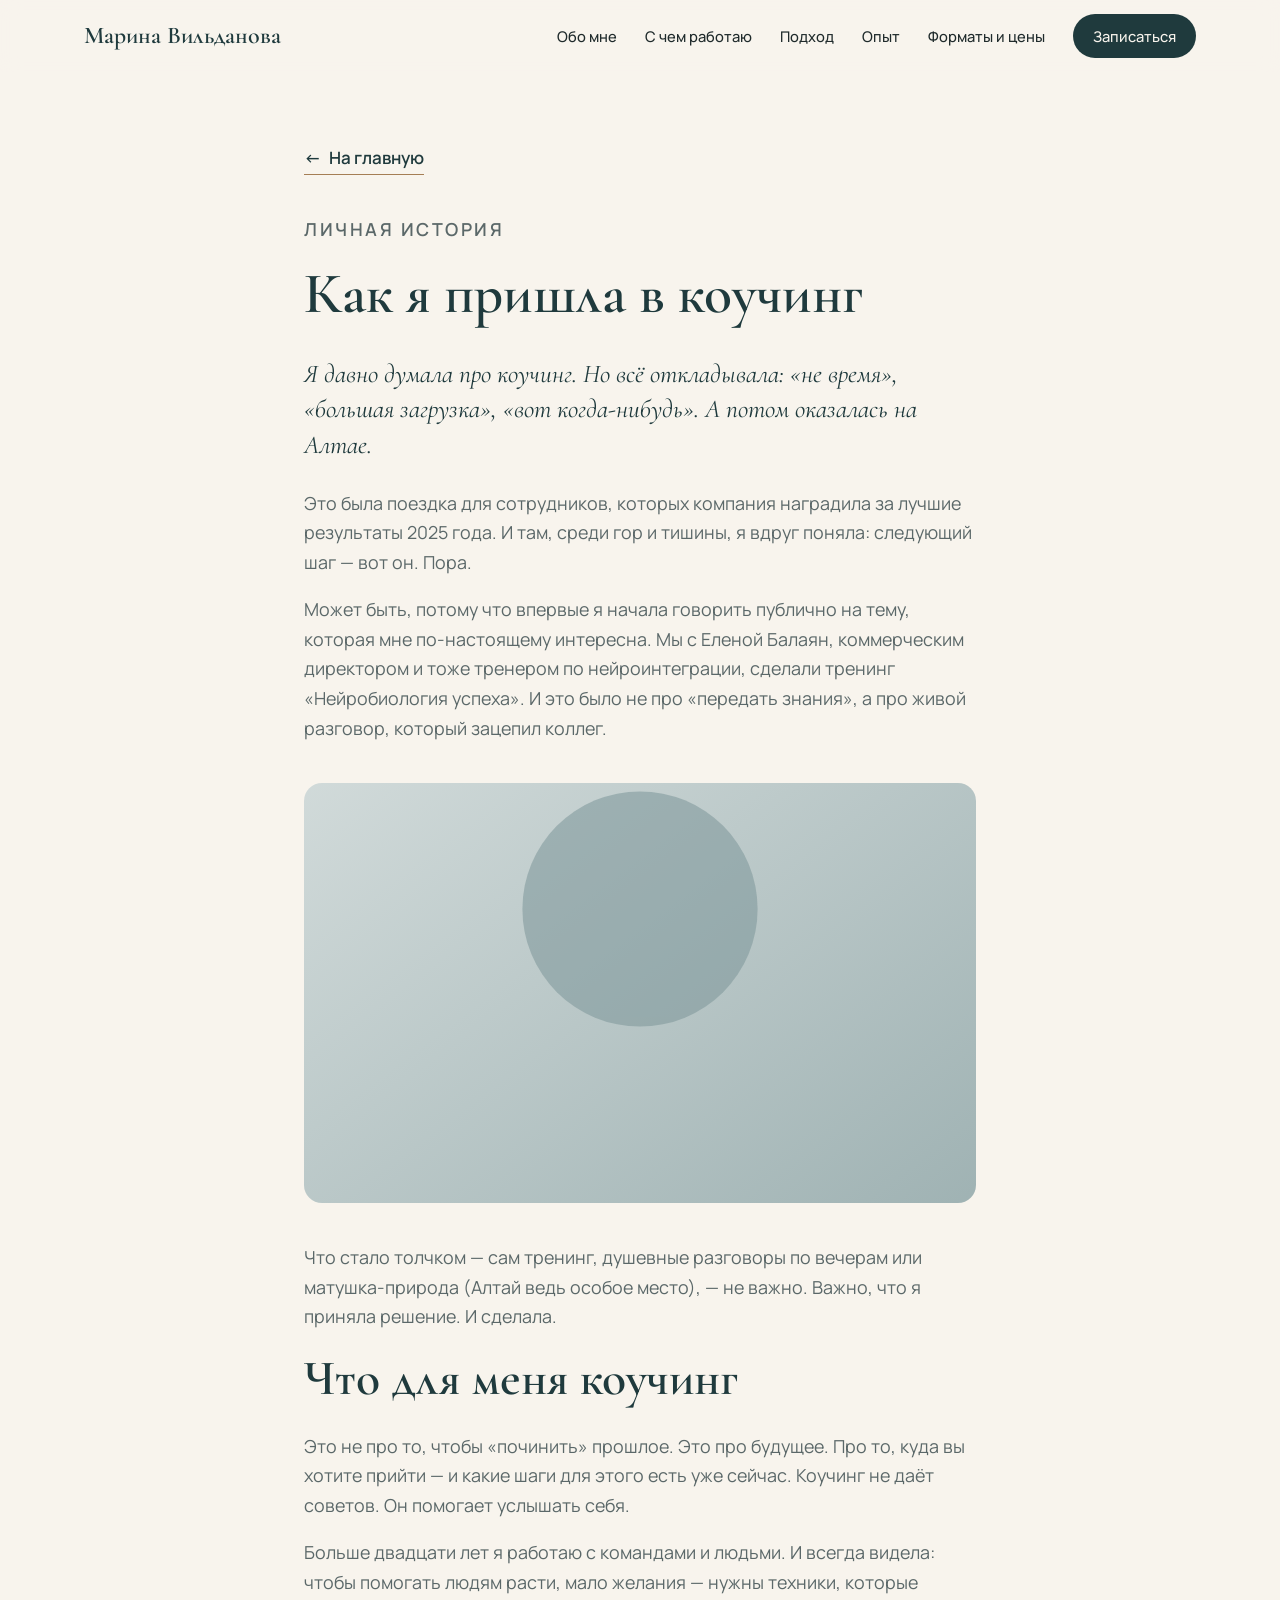
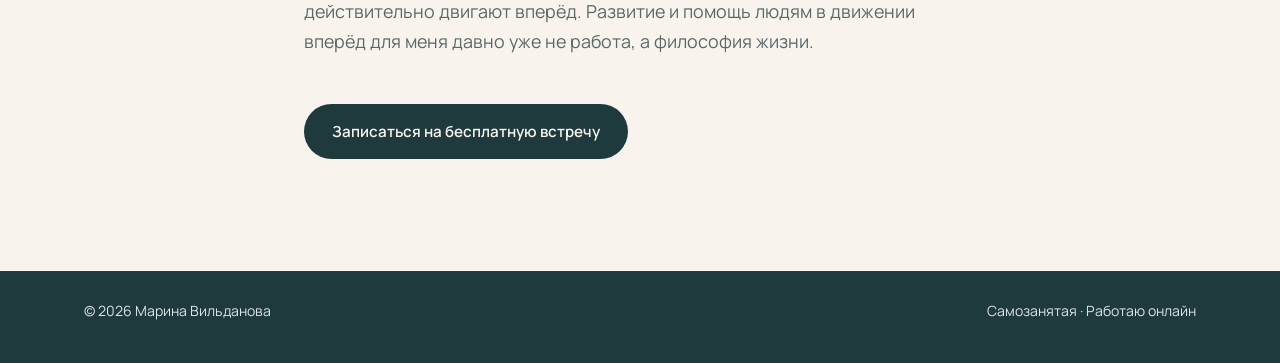
==== about.html @ bc458aae "Первая версия лендинга Одностраничный сайт на HTML, CSS и JS: главная страница с 9 блоками, страница" ====
<!doctype html>
<html lang="ru">
<head>
  <meta charset="utf-8">
  <meta name="viewport" content="width=device-width, initial-scale=1">
  <title>Как я пришла в коучинг — Марина Вильданова</title>
  <meta name="description" content="Личная история Марины Вильдановой: как и почему она стала коучем.">
  <link rel="icon" href="images/favicon.svg" type="image/svg+xml">
  <link rel="preconnect" href="https://fonts.googleapis.com">
  <link rel="preconnect" href="https://fonts.gstatic.com" crossorigin>
  <link href="https://fonts.googleapis.com/css2?family=Cormorant+Garamond:ital,wght@0,500;0,600;1,500&family=Manrope:wght@400;500;600&display=swap" rel="stylesheet">
  <link rel="stylesheet" href="css/styles.css">
</head>
<body>

  <header class="header" id="top">
    <div class="container header__inner">
      <a href="index.html" class="logo">Марина Вильданова</a>

      <button class="burger" aria-label="Открыть меню" aria-expanded="false" aria-controls="nav">
        <span></span><span></span><span></span>
      </button>

      <nav class="nav" id="nav">
        <a href="index.html#about">Обо мне</a>
        <a href="index.html#topics">С чем работаю</a>
        <a href="index.html#approach">Подход</a>
        <a href="index.html#experience">Опыт</a>
        <a href="index.html#prices">Форматы и цены</a>
        <a href="index.html#contacts" class="nav__cta">Записаться</a>
      </nav>
    </div>
  </header>

  <main class="story">
    <div class="container story__inner">
      <a href="index.html" class="link-arrow story__back">На главную</a>

      <p class="eyebrow">Личная история</p>
      <h1>Как я пришла в коучинг</h1>

      <p class="story__lead">
        Я давно думала про коучинг. Но всё откладывала: «не время», «большая загрузка»,
        «вот когда-нибудь». А потом оказалась на Алтае.
      </p>

      <p>
        Это была поездка для сотрудников, которых компания наградила за лучшие результаты 2025 года.
        И там, среди гор и тишины, я вдруг поняла: следующий шаг — вот он. Пора.
      </p>

      <p>
        Может быть, потому что впервые я начала говорить публично на тему, которая мне по-настоящему
        интересна. Мы с Еленой Балаян, коммерческим директором и тоже тренером по нейроинтеграции,
        сделали тренинг «Нейробиология успеха». И это было не про «передать знания», а про живой
        разговор, который зацепил коллег.
      </p>

      <div class="story__photo">
        <!-- Здесь позже можно разместить фото или видеообращение -->
        <img src="images/photo-placeholder.svg" alt="" loading="lazy">
      </div>

      <p>
        Что стало толчком — сам тренинг, душевные разговоры по вечерам или матушка-природа
        (Алтай ведь особое место), — не важно. Важно, что я приняла решение. И сделала.
      </p>

      <h2>Что для меня коучинг</h2>
      <p>
        Это не про то, чтобы «починить» прошлое. Это про будущее. Про то, куда вы хотите прийти —
        и какие шаги для этого есть уже сейчас. Коучинг не даёт советов. Он помогает услышать себя.
      </p>
      <p>
        Больше двадцати лет я работаю с командами и людьми. И всегда видела: чтобы помогать людям
        расти, мало желания — нужны техники, которые действительно двигают вперёд. Развитие и помощь
        людям в движении вперёд для меня давно уже не работа, а философия жизни.
      </p>

      <div class="story__cta">
        <a href="index.html#contacts" class="btn btn--primary">Записаться на бесплатную встречу</a>
      </div>
    </div>
  </main>

  <footer class="footer footer--short">
    <div class="container">
      <div class="footer__bottom">
        <span>© <span data-year>2026</span> Марина Вильданова</span>
        <span>Самозанятая · Работаю онлайн</span>
      </div>
    </div>
  </footer>

  <script src="js/main.js"></script>
</body>
</html>
---- css/styles.css ----
/* =========================================================
   Марина Вильданова — стили сайта
   Цвета и шрифты задаются здесь, в :root. Меняете тут —
   меняется по всему сайту.
   ========================================================= */

:root {
  /* Палитра: тёмный petrol, ivory, sage (#7D9699) и приглушённая бронза */
  --petrol: #1F3A3D;
  --petrol-soft: #2B4B4F;
  --sage: #7D9699;
  --sage-light: #DCE3E2;
  --ivory: #F8F4ED;
  --sand: #EFE7DA;
  --bronze: #A57E55;
  --bronze-dark: #8A6641;
  --ink: #1F2A2B;
  --muted: #5B6869;
  --line: rgba(31, 58, 61, 0.14);

  --font-serif: "Cormorant Garamond", Georgia, "Times New Roman", serif;
  --font-sans: "Manrope", -apple-system, BlinkMacSystemFont, "Segoe UI", Arial, sans-serif;

  --radius: 18px;
  --container: 1160px;
  --header-h: 72px;
}

/* ---------- База ---------- */
*,
*::before,
*::after { box-sizing: border-box; }

html { scroll-behavior: smooth; scroll-padding-top: var(--header-h); }

body {
  margin: 0;
  background: var(--ivory);
  color: var(--ink);
  font-family: var(--font-sans);
  font-size: 17px;
  line-height: 1.65;
  -webkit-font-smoothing: antialiased;
}

img { display: block; max-width: 100%; height: auto; }
a { color: inherit; }

h1, h2, h3, h4 {
  font-family: var(--font-serif);
  font-weight: 600;
  line-height: 1.15;
  margin: 0 0 0.5em;
  color: var(--petrol);
}
h1 { font-size: clamp(2.8rem, 6vw, 4.6rem); }
h2 { font-size: clamp(2.1rem, 4vw, 3.1rem); }
h3 { font-size: 1.6rem; }
h4 { font-size: 1.35rem; }
p { margin: 0 0 1em; }

.container {
  width: 100%;
  max-width: var(--container);
  margin: 0 auto;
  padding: 0 24px;
}

.eyebrow {
  font-size: 0.8rem;
  font-weight: 600;
  letter-spacing: 0.14em;
  text-transform: uppercase;
  color: var(--bronze-dark);
  margin-bottom: 1rem;
}

/* ---------- Кнопки и ссылки ---------- */
.btn {
  display: inline-block;
  padding: 15px 28px;
  border-radius: 999px;
  font-weight: 600;
  font-size: 0.95rem;
  text-decoration: none;
  text-align: center;
  transition: background 0.25s, color 0.25s, border-color 0.25s, transform 0.25s;
}
.btn:hover { transform: translateY(-2px); }
.btn--primary { background: var(--petrol); color: var(--ivory); }
.btn--primary:hover { background: var(--petrol-soft); }
.btn--ghost { border: 1.5px solid var(--petrol); color: var(--petrol); }
.btn--ghost:hover { background: var(--petrol); color: var(--ivory); }

.link-arrow {
  display: inline-flex;
  align-items: center;
  gap: 8px;
  font-weight: 600;
  color: var(--petrol);
  text-decoration: none;
  border-bottom: 1.5px solid var(--bronze);
  padding-bottom: 2px;
}
.link-arrow::after { content: "→"; transition: transform 0.25s; }
.link-arrow:hover::after { transform: translateX(4px); }

/* ---------- Шапка ---------- */
.header {
  position: sticky;
  top: 0;
  z-index: 50;
  background: rgba(248, 244, 237, 0.92);
  backdrop-filter: blur(10px);
  -webkit-backdrop-filter: blur(10px);
  transition: box-shadow 0.3s;
}
.header.is-scrolled { box-shadow: 0 1px 0 var(--line); }
.header__inner {
  display: flex;
  align-items: center;
  justify-content: space-between;
  height: var(--header-h);
}
.logo {
  font-family: var(--font-serif);
  font-size: 1.5rem;
  font-weight: 600;
  color: var(--petrol);
  text-decoration: none;
}
.nav { display: flex; align-items: center; gap: 28px; }
.nav a {
  font-size: 0.92rem;
  font-weight: 500;
  color: var(--ink);
  text-decoration: none;
  position: relative;
}
.nav a:not(.nav__cta)::after {
  content: "";
  position: absolute;
  left: 0; right: 0; bottom: -4px;
  height: 1.5px;
  background: var(--bronze);
  transform: scaleX(0);
  transition: transform 0.25s;
}
.nav a:not(.nav__cta):hover::after,
.nav a.is-active::after { transform: scaleX(1); }
.nav__cta {
  padding: 10px 20px;
  border-radius: 999px;
  background: var(--petrol);
  color: var(--ivory) !important;
}
.nav__cta:hover { background: var(--petrol-soft); }

.burger {
  display: none;
  width: 44px; height: 44px;
  border: 0; background: none; padding: 10px;
  cursor: pointer;
}
.burger span {
  display: block;
  height: 2px;
  margin: 5px 0;
  background: var(--petrol);
  transition: transform 0.3s, opacity 0.3s;
}
.burger[aria-expanded="true"] span:nth-child(1) { transform: translateY(7px) rotate(45deg); }
.burger[aria-expanded="true"] span:nth-child(2) { opacity: 0; }
.burger[aria-expanded="true"] span:nth-child(3) { transform: translateY(-7px) rotate(-45deg); }

/* ---------- 1. Первый экран ---------- */
.hero { padding: 56px 0 96px; }
.hero__inner {
  display: grid;
  grid-template-columns: 1.15fr 0.85fr;
  gap: 64px;
  align-items: center;
}
.hero__lead {
  font-size: 1.2rem;
  color: var(--muted);
  max-width: 34em;
  margin-bottom: 2rem;
}
.hero__buttons { display: flex; flex-wrap: wrap; gap: 14px; margin-bottom: 2.5rem; }
.hero__facts {
  list-style: none;
  padding: 0; margin: 0;
  display: flex;
  flex-wrap: wrap;
  gap: 12px 32px;
  font-size: 0.92rem;
  color: var(--muted);
}
.hero__facts strong { color: var(--petrol); font-weight: 600; }
.hero__photo img,
.about__photo img {
  width: 100%;
  aspect-ratio: 4 / 5;
  object-fit: cover;
  border-radius: 280px 280px var(--radius) var(--radius); /* арка сверху */
}
.hero__photo { position: relative; }
.hero__photo::before {
  content: "";
  position: absolute;
  inset: 24px -24px -24px 24px;
  border: 1.5px solid var(--bronze);
  border-radius: 280px 280px var(--radius) var(--radius);
  z-index: -1;
}

/* ---------- 2. Хук ---------- */
.hook {
  background: var(--petrol);
  color: var(--ivory);
  padding: 96px 0;
}
.hook__inner { max-width: 860px; text-align: center; }
.hook__pain {
  font-size: 1.15rem;
  color: var(--sage-light);
  max-width: 40em;
  margin: 0 auto 2.5rem;
}
.hook__quote {
  margin: 0;
  font-family: var(--font-serif);
  font-style: italic;
  font-weight: 500;
  font-size: clamp(1.6rem, 3vw, 2.3rem);
  line-height: 1.35;
}
.hook__quote::before {
  content: "“";
  display: block;
  font-size: 4rem;
  line-height: 0.6;
  color: var(--bronze);
  margin-bottom: 1rem;
}

/* ---------- Общие секции ---------- */
.section { padding: 112px 0; }
.section--tinted { background: var(--sand); }
.section--dark { background: var(--petrol); color: var(--sage-light); }
.section--dark h2,
.section--dark h3 { color: var(--ivory); }
.section--dark .eyebrow { color: #C9A57D; }
.section__head { max-width: 760px; margin-bottom: 56px; }
.section__sub { font-size: 1.1rem; color: var(--muted); }

/* ---------- 3. Обо мне ---------- */
.about__inner {
  display: grid;
  grid-template-columns: 0.8fr 1.2fr;
  gap: 72px;
  align-items: center;
}
.about__text p { color: var(--muted); }

/* ---------- 4. С чем работаю ---------- */
.topics { display: grid; grid-template-columns: 1fr 1fr; gap: 24px; }
.topic-card {
  background: var(--ivory);
  border-radius: var(--radius);
  padding: 40px;
}
.topic-card ul { list-style: none; padding: 0; margin: 0; }
.topic-card li {
  position: relative;
  padding: 12px 0 12px 28px;
  border-top: 1px solid var(--line);
}
.topic-card li::before {
  content: "";
  position: absolute;
  left: 0; top: 22px;
  width: 10px; height: 10px;
  border-radius: 50%;
  background: var(--sage);
}
.topics__who { margin: 40px 0 0; max-width: 46em; color: var(--muted); }

/* ---------- 5. Подход ---------- */
.principles {
  display: grid;
  grid-template-columns: repeat(4, 1fr);
  gap: 24px;
  margin-bottom: 72px;
}
.principle { border-top: 1.5px solid var(--petrol); padding-top: 20px; }
.principle__num {
  display: block;
  font-family: var(--font-serif);
  font-size: 1.1rem;
  color: var(--bronze);
  margin-bottom: 8px;
}
.principle p { color: var(--muted); font-size: 0.97rem; }

.formats-diff {
  background: var(--sage-light);
  border-radius: var(--radius);
  padding: 48px;
}
.formats-diff__grid { display: grid; grid-template-columns: repeat(3, 1fr); gap: 32px; margin-top: 24px; }
.formats-diff p { margin: 0; color: var(--ink); font-size: 0.97rem; }

/* ---------- 6. Опыт ---------- */
.stats {
  display: grid;
  grid-template-columns: repeat(4, 1fr);
  gap: 24px;
  margin-bottom: 72px;
}
.stat { border-left: 1.5px solid var(--bronze); padding-left: 20px; }
.stat__num {
  display: block;
  font-family: var(--font-serif);
  font-size: clamp(2rem, 3.5vw, 2.8rem);
  font-weight: 600;
  color: var(--ivory);
  line-height: 1.1;
  margin-bottom: 6px;
}
.stat__label { font-size: 0.92rem; }

.experience { display: grid; grid-template-columns: 1fr 1fr; gap: 64px; }
.edu-list, .timeline { list-style: none; padding: 0; margin: 0 0 28px; }
.edu-list li, .timeline li {
  padding: 16px 0;
  border-top: 1px solid rgba(220, 227, 226, 0.18);
}
.edu-list strong, .timeline strong {
  display: block;
  color: var(--ivory);
  font-weight: 600;
}
.edu-list span, .timeline li > span:last-child { font-size: 0.95rem; }
.timeline__year {
  display: block;
  font-size: 0.8rem;
  letter-spacing: 0.08em;
  text-transform: uppercase;
  color: #C9A57D;
  margin-bottom: 2px;
}

.more summary {
  cursor: pointer;
  font-weight: 600;
  color: var(--ivory);
  list-style: none;
}
.more summary::-webkit-details-marker { display: none; }
.more summary::after { content: " +"; color: #C9A57D; }
.more[open] summary::after { content: " −"; }
.more ul { padding-left: 1.2em; margin: 12px 0 0; font-size: 0.95rem; }
.more li { margin-bottom: 6px; }

/* ---------- 7. Цены ---------- */
.intro-offer {
  display: flex;
  justify-content: space-between;
  align-items: center;
  gap: 40px;
  background: var(--petrol);
  color: var(--sage-light);
  border-radius: var(--radius);
  padding: 44px 48px;
  margin-bottom: 32px;
}
.intro-offer h3 { color: var(--ivory); }
.intro-offer p { margin: 0; max-width: 38em; }
.intro-offer__price { display: flex; flex-direction: column; align-items: flex-end; gap: 14px; flex-shrink: 0; }
.intro-offer .price { color: var(--ivory); }
.intro-offer .btn--primary { background: var(--bronze); }
.intro-offer .btn--primary:hover { background: var(--bronze-dark); }

.products { display: grid; grid-template-columns: repeat(3, 1fr); gap: 24px; }
.product {
  display: flex;
  flex-direction: column;
  background: #fff;
  border: 1px solid var(--line);
  border-radius: var(--radius);
  padding: 32px;
  transition: transform 0.3s, box-shadow 0.3s;
}
.product:hover { transform: translateY(-4px); box-shadow: 0 16px 40px rgba(31, 58, 61, 0.08); }
.product h3 { font-size: 1.45rem; }
.product p { color: var(--muted); font-size: 0.97rem; flex-grow: 1; }
.price {
  font-family: var(--font-serif);
  font-size: 1.9rem;
  font-weight: 600;
  color: var(--petrol);
}
.price small { font-family: var(--font-sans); font-size: 0.85rem; font-weight: 400; color: var(--muted); }
.prices__note { margin: 32px 0 0; color: var(--muted); font-size: 0.95rem; }

/* ---------- 8. Как начать ---------- */
.steps {
  list-style: none;
  padding: 0;
  margin: 0 0 56px;
  display: grid;
  grid-template-columns: repeat(3, 1fr);
  gap: 24px;
}
.step__num {
  display: inline-flex;
  align-items: center;
  justify-content: center;
  width: 48px; height: 48px;
  border-radius: 50%;
  border: 1.5px solid var(--bronze);
  font-family: var(--font-serif);
  font-size: 1.4rem;
  color: var(--bronze-dark);
  margin-bottom: 16px;
}
.step p { color: var(--muted); }

.rules {
  background: var(--ivory);
  border-radius: var(--radius);
  padding: 44px 48px;
}
.rules ul { padding-left: 1.2em; margin: 0; }
.rules li { margin-bottom: 10px; color: var(--muted); }
.rules strong { color: var(--petrol); }

/* ---------- 9. Контакты / подвал ---------- */
.footer {
  background: var(--petrol);
  color: var(--sage-light);
  padding: 112px 0 40px;
}
.footer h2 { color: var(--ivory); }
.footer__head { max-width: 640px; margin-bottom: 48px; }
.footer__head p { font-size: 1.1rem; }

.contacts { display: grid; grid-template-columns: repeat(3, 1fr); gap: 16px; margin-bottom: 16px; }
.contact {
  display: flex;
  flex-direction: column;
  gap: 4px;
  padding: 28px 32px;
  border-radius: var(--radius);
  background: var(--petrol-soft);
  text-decoration: none;
  transition: background 0.25s, transform 0.25s;
}
a.contact:hover { background: var(--bronze); transform: translateY(-3px); }
.contact__label { font-size: 0.8rem; letter-spacing: 0.12em; text-transform: uppercase; color: #C9A57D; }
a.contact:hover .contact__label { color: var(--ivory); }
.contact__value { font-family: var(--font-serif); font-size: 1.6rem; color: var(--ivory); }
.contact--soon { opacity: 0.55; }

.socials { display: grid; grid-template-columns: 1fr 1fr; gap: 16px; margin-bottom: 72px; }
.socials a {
  display: block;
  padding: 24px 32px;
  border: 1px solid rgba(220, 227, 226, 0.2);
  border-radius: var(--radius);
  text-decoration: none;
  transition: border-color 0.25s;
}
.socials a:hover { border-color: var(--bronze); }
.socials strong { display: block; color: var(--ivory); font-weight: 600; margin-bottom: 4px; }
.socials span { font-size: 0.92rem; }

.footer__bottom {
  display: flex;
  justify-content: space-between;
  flex-wrap: wrap;
  gap: 12px;
  padding-top: 28px;
  border-top: 1px solid rgba(220, 227, 226, 0.15);
  font-size: 0.88rem;
}

.footer--short { padding-top: 0; }
.footer--short .footer__bottom { border-top: 0; }

/* ---------- Страница «Обо мне» ---------- */
.story { padding: 72px 0 112px; }
.story__inner { max-width: 720px; }
.story p { font-size: 1.12rem; color: var(--muted); }
.story h1 { font-size: clamp(2.4rem, 5vw, 3.6rem); }
.story__lead {
  font-family: var(--font-serif);
  font-size: 1.6rem !important;
  font-style: italic;
  color: var(--petrol) !important;
  line-height: 1.4;
}
.story__photo { margin: 40px 0; }
.story__photo img { width: 100%; aspect-ratio: 16 / 10; object-fit: cover; border-radius: var(--radius); }
.story__back { margin-bottom: 40px; }
.story__back::after { content: none; }
.story__back::before { content: "←"; }
.story__cta { margin-top: 48px; }

/* ---------- Плавное появление ---------- */
.reveal { opacity: 0; transform: translateY(24px); transition: opacity 0.8s ease, transform 0.8s ease; }
.reveal.is-visible { opacity: 1; transform: none; }
.no-js .reveal { opacity: 1; transform: none; }

@media (prefers-reduced-motion: reduce) {
  html { scroll-behavior: auto; }
  .reveal { opacity: 1; transform: none; transition: none; }
  * { transition: none !important; }
}

/* =========================================================
   Адаптив
   ========================================================= */
@media (max-width: 1024px) {
  .principles { grid-template-columns: repeat(2, 1fr); row-gap: 40px; }
  .stats { grid-template-columns: repeat(2, 1fr); row-gap: 40px; }
  .products { grid-template-columns: repeat(2, 1fr); }
}

@media (max-width: 900px) {
  .burger { display: block; }
  .nav {
    position: fixed;
    top: var(--header-h);
    left: 0; right: 0;
    flex-direction: column;
    align-items: stretch;
    gap: 0;
    padding: 8px 24px 28px;
    background: var(--ivory);
    box-shadow: 0 12px 24px rgba(31, 58, 61, 0.08);
    transform: translateY(-12px);
    opacity: 0;
    visibility: hidden;
    transition: opacity 0.25s, transform 0.25s, visibility 0.25s;
  }
  .nav.is-open { opacity: 1; transform: none; visibility: visible; }
  .nav a { padding: 14px 0; font-size: 1.05rem; border-bottom: 1px solid var(--line); }
  .nav a::after { display: none; }
  .nav__cta { margin-top: 16px; text-align: center; border-bottom: 0 !important; }

  .hero { padding: 32px 0 72px; }
  .hero__inner,
  .about__inner,
  .experience { grid-template-columns: 1fr; gap: 48px; }
  .hero__photo { max-width: 420px; margin: 0 auto; width: 100%; }
  .hero__photo::before { inset: 16px -12px -16px 12px; }
  .about__photo { max-width: 420px; }
  .topics,
  .formats-diff__grid,
  .steps,
  .contacts,
  .socials { grid-template-columns: 1fr; }
  .section, .footer { padding-top: 80px; padding-bottom: 80px; }
  .footer { padding-bottom: 32px; }
  .hook { padding: 72px 0; }
  .intro-offer { flex-direction: column; align-items: flex-start; padding: 36px 28px; }
  .intro-offer__price { align-items: flex-start; }
}

@media (max-width: 600px) {
  body { font-size: 16px; }
  .container { padding: 0 16px; }
  .products,
  .principles,
  .stats { grid-template-columns: 1fr; }
  .topic-card, .formats-diff, .rules { padding: 28px 22px; }
  .product { padding: 26px 22px; }
  .hero__buttons .btn { width: 100%; }
  .contact { padding: 22px 24px; }
}
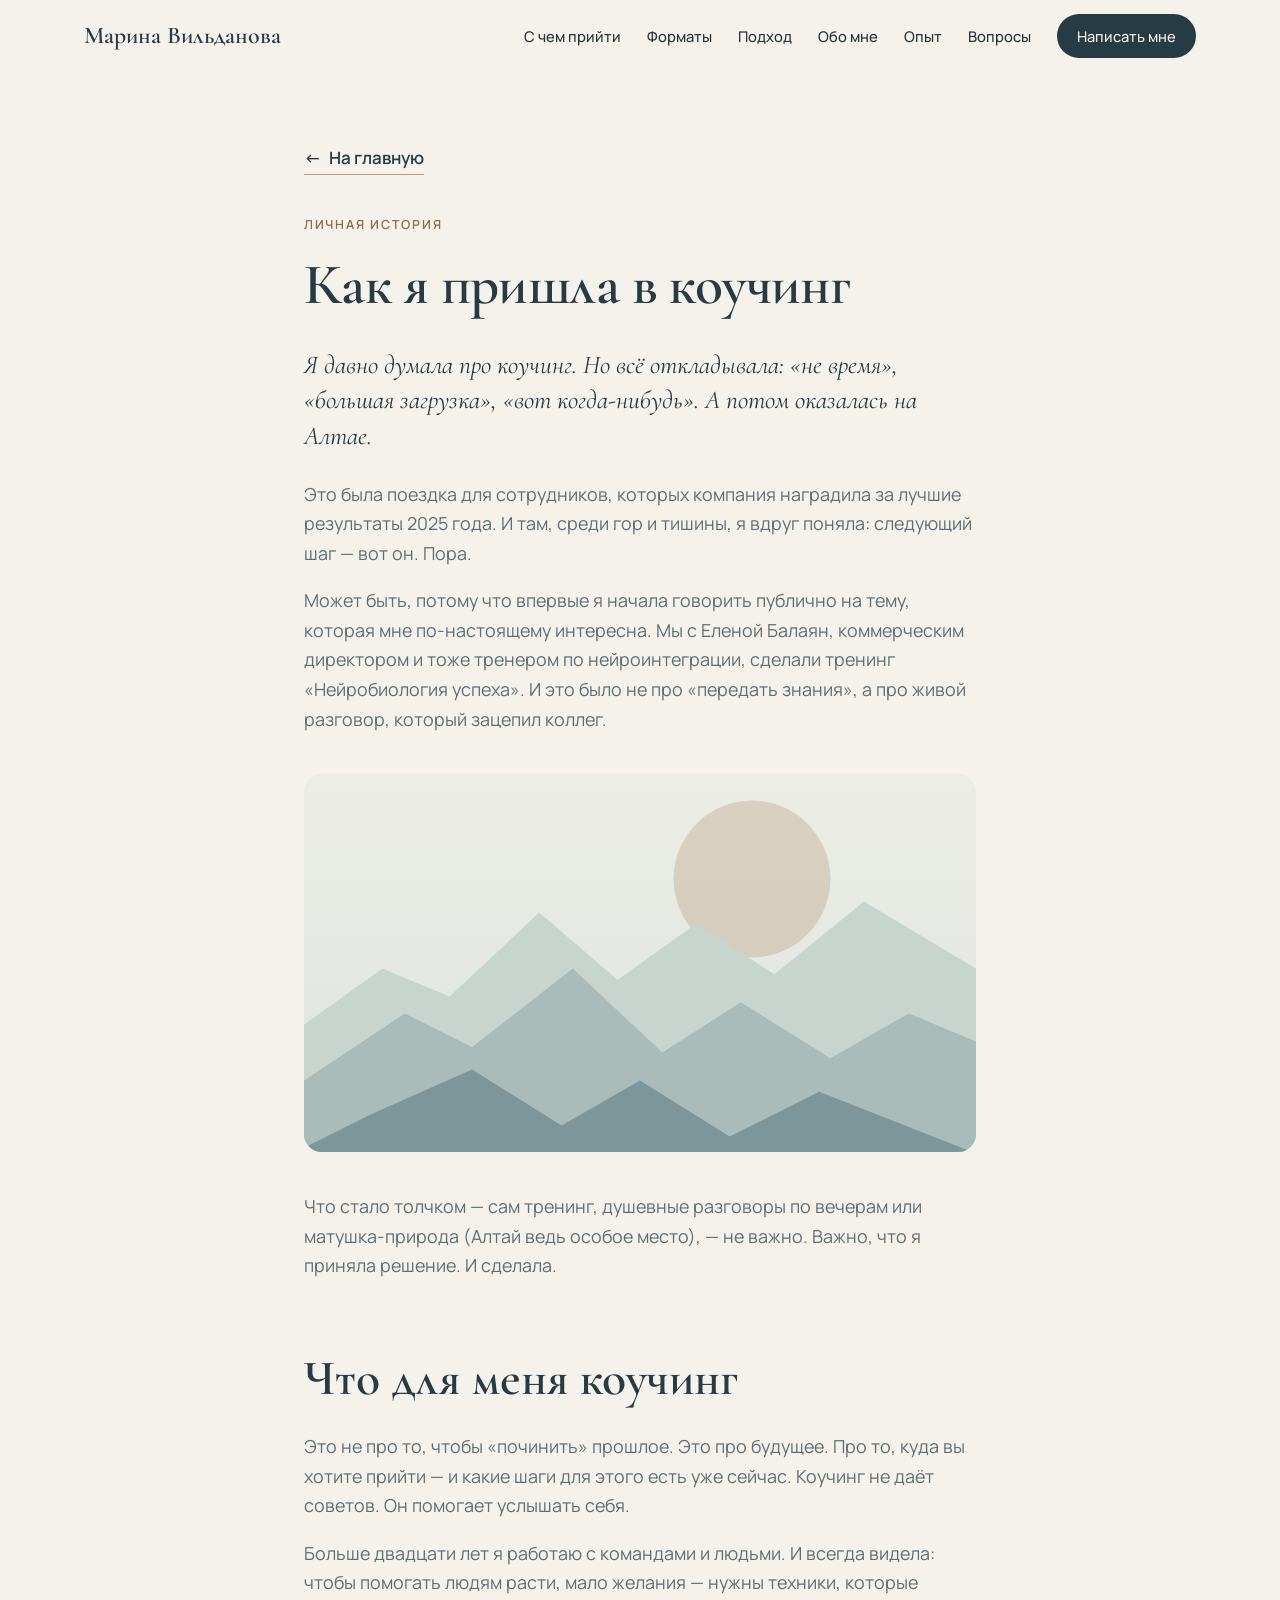
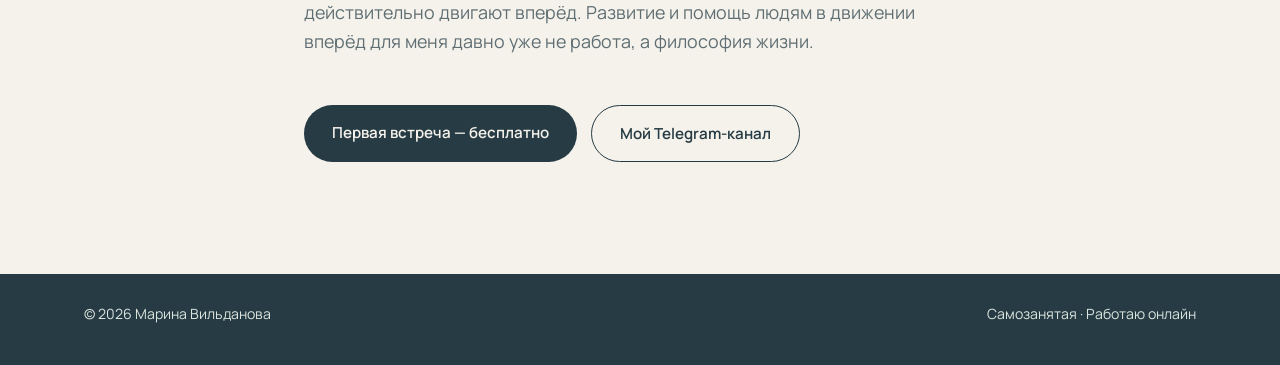
==== commit 5268145c: "Обновлённая версия лендинга по полному брифу Новый порядок блоков, палитра из брифа, блок ситуаций-х" ====
--- a/about.html
+++ b/about.html
@@ -22,12 +22,13 @@
       </button>
 
       <nav class="nav" id="nav">
+        <a href="index.html#requests">С чем прийти</a>
+        <a href="index.html#formats">Форматы</a>
+        <a href="index.html#approach">Подход</a>
         <a href="index.html#about">Обо мне</a>
-        <a href="index.html#topics">С чем работаю</a>
-        <a href="index.html#approach">Подход</a>
         <a href="index.html#experience">Опыт</a>
-        <a href="index.html#prices">Форматы и цены</a>
-        <a href="index.html#contacts" class="nav__cta">Записаться</a>
+        <a href="index.html#faq">Вопросы</a>
+        <a href="index.html#contacts" class="nav__cta">Написать мне</a>
       </nav>
     </div>
   </header>
@@ -57,8 +58,8 @@
       </p>
 
       <div class="story__photo">
-        <!-- Здесь позже можно разместить фото или видеообращение -->
-        <img src="images/photo-placeholder.svg" alt="" loading="lazy">
+        <!-- Здесь позже будет видеообращение или фото -->
+        <img src="images/mountains.svg" alt="" loading="lazy">
       </div>
 
       <p>
@@ -78,7 +79,8 @@
       </p>
 
       <div class="story__cta">
-        <a href="index.html#contacts" class="btn btn--primary">Записаться на бесплатную встречу</a>
+        <a href="index.html#meeting" class="btn btn--primary">Первая встреча — бесплатно</a>
+        <a href="https://t.me/vildanova_thoughts" class="btn btn--ghost" target="_blank" rel="noopener">Мой Telegram-канал</a>
       </div>
     </div>
   </main>
--- a/css/styles.css
+++ b/css/styles.css
@@ -1,22 +1,29 @@
 /* =========================================================
    Марина Вильданова — стили сайта
+   Концепция: Warm Intellectual Luxury — тепло, глубоко, спокойно.
    Цвета и шрифты задаются здесь, в :root. Меняете тут —
    меняется по всему сайту.
    ========================================================= */
 
 :root {
-  /* Палитра: тёмный petrol, ivory, sage (#7D9699) и приглушённая бронза */
-  --petrol: #1F3A3D;
-  --petrol-soft: #2B4B4F;
-  --sage: #7D9699;
-  --sage-light: #DCE3E2;
-  --ivory: #F8F4ED;
-  --sand: #EFE7DA;
-  --bronze: #A57E55;
-  --bronze-dark: #8A6641;
-  --ink: #1F2A2B;
-  --muted: #5B6869;
-  --line: rgba(31, 58, 61, 0.14);
+  /* Фирменная палитра (из брифа) */
+  --petrol: #263B43;        /* Deep Petrol — основной тёмный */
+  --petrol-soft: #314B54;   /* чуть светлее, для карточек на тёмном */
+  --ivory: #F5F2EC;         /* Ivory — фон */
+  --sage: #7D9699;          /* Sage — цвет Telegram-канала */
+  --mist: #C8D5CF;          /* Mist — мягкий дополнительный */
+  --bronze: #B69A79;        /* Muted Bronze — акценты */
+
+  /* Производные оттенки */
+  --sand: #ECE7DE;          /* фон чередующихся секций */
+  --white: #FFFEFA;
+  --bronze-text: #8C6D4B;   /* бронза для мелкого текста на светлом (читаемая) */
+  --bronze-light: #D2B994;  /* бронза для мелкого текста на тёмном */
+  --ink: #263238;
+  --muted: #5F6E72;
+  --on-dark: #DCE4DF;
+  --line: rgba(38, 59, 67, 0.14);
+  --line-dark: rgba(220, 228, 223, 0.16);
 
   --font-serif: "Cormorant Garamond", Georgia, "Times New Roman", serif;
   --font-sans: "Manrope", -apple-system, BlinkMacSystemFont, "Segoe UI", Arial, sans-serif;
@@ -53,7 +60,7 @@
   margin: 0 0 0.5em;
   color: var(--petrol);
 }
-h1 { font-size: clamp(2.8rem, 6vw, 4.6rem); }
+h1 { font-size: clamp(2.8rem, 6vw, 4.6rem); letter-spacing: -0.01em; }
 h2 { font-size: clamp(2.1rem, 4vw, 3.1rem); }
 h3 { font-size: 1.6rem; }
 h4 { font-size: 1.35rem; }
@@ -67,11 +74,11 @@
 }
 
 .eyebrow {
-  font-size: 0.8rem;
+  font-size: 0.78rem;
   font-weight: 600;
   letter-spacing: 0.14em;
   text-transform: uppercase;
-  color: var(--bronze-dark);
+  color: var(--bronze-text);
   margin-bottom: 1rem;
 }
 
@@ -91,6 +98,8 @@
 .btn--primary:hover { background: var(--petrol-soft); }
 .btn--ghost { border: 1.5px solid var(--petrol); color: var(--petrol); }
 .btn--ghost:hover { background: var(--petrol); color: var(--ivory); }
+.btn--light { background: var(--ivory); color: var(--petrol); }
+.btn--light:hover { background: var(--white); }
 
 .link-arrow {
   display: inline-flex;
@@ -110,7 +119,7 @@
   position: sticky;
   top: 0;
   z-index: 50;
-  background: rgba(248, 244, 237, 0.92);
+  background: rgba(245, 242, 236, 0.92);
   backdrop-filter: blur(10px);
   -webkit-backdrop-filter: blur(10px);
   transition: box-shadow 0.3s;
@@ -129,7 +138,7 @@
   color: var(--petrol);
   text-decoration: none;
 }
-.nav { display: flex; align-items: center; gap: 28px; }
+.nav { display: flex; align-items: center; gap: 26px; }
 .nav a {
   font-size: 0.92rem;
   font-weight: 500;
@@ -173,8 +182,18 @@
 .burger[aria-expanded="true"] span:nth-child(2) { opacity: 0; }
 .burger[aria-expanded="true"] span:nth-child(3) { transform: translateY(-7px) rotate(-45deg); }
 
+/* ---------- Общие секции ---------- */
+.section { padding: 112px 0; }
+.section--tinted { background: var(--sand); }
+.section--dark { background: var(--petrol); color: var(--on-dark); }
+.section--dark h2,
+.section--dark h3 { color: var(--ivory); }
+.section--dark .eyebrow { color: var(--bronze-light); }
+.section__head { max-width: 760px; margin-bottom: 56px; }
+.section__sub { font-size: 1.1rem; color: var(--muted); }
+
 /* ---------- 1. Первый экран ---------- */
-.hero { padding: 56px 0 96px; }
+.hero { padding: 56px 0 104px; }
 .hero__inner {
   display: grid;
   grid-template-columns: 1.15fr 0.85fr;
@@ -182,9 +201,9 @@
   align-items: center;
 }
 .hero__lead {
-  font-size: 1.2rem;
+  font-size: 1.22rem;
   color: var(--muted);
-  max-width: 34em;
+  max-width: 32em;
   margin-bottom: 2rem;
 }
 .hero__buttons { display: flex; flex-wrap: wrap; gap: 14px; margin-bottom: 2.5rem; }
@@ -198,15 +217,14 @@
   color: var(--muted);
 }
 .hero__facts strong { color: var(--petrol); font-weight: 600; }
-.hero__photo img,
-.about__photo img {
+.hero__visual { position: relative; }
+.hero__visual img {
   width: 100%;
   aspect-ratio: 4 / 5;
   object-fit: cover;
   border-radius: 280px 280px var(--radius) var(--radius); /* арка сверху */
 }
-.hero__photo { position: relative; }
-.hero__photo::before {
+.hero__visual::before {
   content: "";
   position: absolute;
   inset: 24px -24px -24px 24px;
@@ -218,74 +236,148 @@
 /* ---------- 2. Хук ---------- */
 .hook {
   background: var(--petrol);
+  color: var(--on-dark);
+  padding: 112px 0;
+}
+.hook h2 { color: var(--ivory); }
+.hook .eyebrow { color: var(--bronze-light); }
+.situations {
+  list-style: none;
+  padding: 0;
+  margin: 0 0 88px;
+  display: grid;
+  grid-template-columns: repeat(3, 1fr);
+  gap: 16px;
+}
+.situations li {
+  font-family: var(--font-serif);
+  font-size: 1.4rem;
+  line-height: 1.35;
   color: var(--ivory);
-  padding: 96px 0;
-}
-.hook__inner { max-width: 860px; text-align: center; }
-.hook__pain {
-  font-size: 1.15rem;
-  color: var(--sage-light);
-  max-width: 40em;
-  margin: 0 auto 2.5rem;
-}
+  padding: 28px 28px 30px;
+  border: 1px solid var(--line-dark);
+  border-radius: var(--radius);
+  transition: border-color 0.3s, background 0.3s;
+}
+.situations li:hover { border-color: var(--bronze); background: rgba(255, 255, 255, 0.03); }
 .hook__quote {
-  margin: 0;
+  margin: 0 auto;
+  max-width: 860px;
+  text-align: center;
+}
+.hook__quote blockquote {
+  margin: 0 0 20px;
   font-family: var(--font-serif);
   font-style: italic;
   font-weight: 500;
-  font-size: clamp(1.6rem, 3vw, 2.3rem);
-  line-height: 1.35;
-}
-.hook__quote::before {
+  font-size: clamp(1.5rem, 2.8vw, 2.1rem);
+  line-height: 1.4;
+  color: var(--ivory);
+}
+.hook__quote blockquote::before {
   content: "“";
   display: block;
   font-size: 4rem;
   line-height: 0.6;
   color: var(--bronze);
   margin-bottom: 1rem;
-}
-
-/* ---------- Общие секции ---------- */
-.section { padding: 112px 0; }
-.section--tinted { background: var(--sand); }
-.section--dark { background: var(--petrol); color: var(--sage-light); }
-.section--dark h2,
-.section--dark h3 { color: var(--ivory); }
-.section--dark .eyebrow { color: #C9A57D; }
-.section__head { max-width: 760px; margin-bottom: 56px; }
-.section__sub { font-size: 1.1rem; color: var(--muted); }
-
-/* ---------- 3. Обо мне ---------- */
-.about__inner {
-  display: grid;
-  grid-template-columns: 0.8fr 1.2fr;
-  gap: 72px;
-  align-items: center;
-}
-.about__text p { color: var(--muted); }
-
-/* ---------- 4. С чем работаю ---------- */
-.topics { display: grid; grid-template-columns: 1fr 1fr; gap: 24px; }
-.topic-card {
-  background: var(--ivory);
-  border-radius: var(--radius);
-  padding: 40px;
-}
-.topic-card ul { list-style: none; padding: 0; margin: 0; }
-.topic-card li {
+  font-style: normal;
+}
+.hook__quote figcaption {
+  font-size: 0.82rem;
+  letter-spacing: 0.14em;
+  text-transform: uppercase;
+  color: var(--bronze-light);
+}
+
+/* ---------- 3. Запросы ---------- */
+.requests { display: grid; grid-template-columns: repeat(3, 1fr); gap: 24px; }
+.request-card {
+  background: var(--white);
+  border: 1px solid var(--line);
+  border-radius: var(--radius);
+  padding: 36px;
+}
+.request-card ul { list-style: none; padding: 0; margin: 0; }
+.request-card li {
   position: relative;
-  padding: 12px 0 12px 28px;
+  padding: 11px 0 11px 24px;
   border-top: 1px solid var(--line);
 }
-.topic-card li::before {
+.request-card li::before {
   content: "";
   position: absolute;
-  left: 0; top: 22px;
-  width: 10px; height: 10px;
+  left: 0; top: 21px;
+  width: 9px; height: 9px;
   border-radius: 50%;
   background: var(--sage);
 }
-.topics__who { margin: 40px 0 0; max-width: 46em; color: var(--muted); }
+
+.audience { margin-top: 56px; }
+.audience__title {
+  font-family: var(--font-serif);
+  font-size: 1.6rem;
+  font-weight: 600;
+  color: var(--petrol);
+  margin-bottom: 16px;
+}
+.chips { list-style: none; padding: 0; margin: 0 0 20px; display: flex; flex-wrap: wrap; gap: 10px; }
+.chips li {
+  padding: 9px 18px;
+  border-radius: 999px;
+  background: var(--mist);
+  color: var(--petrol);
+  font-size: 0.95rem;
+  font-weight: 500;
+}
+.audience__note { max-width: 44em; color: var(--muted); margin: 0; }
+
+/* ---------- 4. Форматы ---------- */
+.formats__group {
+  font-size: 1.15rem;
+  font-family: var(--font-sans);
+  font-weight: 600;
+  letter-spacing: 0.08em;
+  text-transform: uppercase;
+  color: var(--muted);
+  margin: 0 0 20px;
+}
+.formats__group:not(:first-of-type) { margin-top: 48px; }
+.products { display: grid; grid-template-columns: repeat(2, 1fr); gap: 24px; }
+.product {
+  display: flex;
+  flex-direction: column;
+  background: var(--white);
+  border: 1px solid var(--line);
+  border-radius: var(--radius);
+  padding: 34px;
+  transition: transform 0.3s, box-shadow 0.3s;
+}
+.product:hover { transform: translateY(-4px); box-shadow: 0 16px 40px rgba(38, 59, 67, 0.08); }
+.product h3 { font-size: 1.55rem; }
+.product p { color: var(--muted); font-size: 0.98rem; }
+.product > p:last-of-type { flex-grow: 1; }
+.product__meta {
+  font-size: 0.8rem !important;
+  font-weight: 600;
+  letter-spacing: 0.06em;
+  text-transform: uppercase;
+  color: var(--bronze-text) !important;
+  margin-bottom: 10px;
+  flex-grow: 0 !important;
+}
+.price {
+  font-family: var(--font-serif);
+  font-size: 1.9rem;
+  font-weight: 600;
+  color: var(--petrol);
+  padding-top: 16px;
+  border-top: 1px solid var(--line);
+  font-variant-numeric: lining-nums;
+}
+.price small { font-family: var(--font-sans); font-size: 0.85rem; font-weight: 400; color: var(--muted); }
+.price--soft { font-size: 1.4rem; }
+.formats__note { margin: 40px 0 0; max-width: 52em; color: var(--muted); font-size: 0.95rem; }
 
 /* ---------- 5. Подход ---------- */
 .principles {
@@ -299,20 +391,64 @@
   display: block;
   font-family: var(--font-serif);
   font-size: 1.1rem;
-  color: var(--bronze);
+  color: var(--bronze-text);
   margin-bottom: 8px;
 }
 .principle p { color: var(--muted); font-size: 0.97rem; }
 
-.formats-diff {
-  background: var(--sage-light);
+.roles {
+  background: var(--mist);
   border-radius: var(--radius);
   padding: 48px;
-}
-.formats-diff__grid { display: grid; grid-template-columns: repeat(3, 1fr); gap: 32px; margin-top: 24px; }
-.formats-diff p { margin: 0; color: var(--ink); font-size: 0.97rem; }
-
-/* ---------- 6. Опыт ---------- */
+  margin-bottom: 24px;
+}
+.roles__grid { display: grid; grid-template-columns: repeat(3, 1fr); gap: 32px; margin-top: 24px; }
+.role h4 { margin-bottom: 2px; }
+.role__who { font-size: 0.85rem; font-weight: 600; color: var(--bronze-text); margin-bottom: 8px; }
+.role p:last-child { margin: 0; font-size: 0.97rem; }
+
+.honest { display: grid; grid-template-columns: 1fr 1fr; gap: 24px; }
+.honest__col {
+  background: var(--white);
+  border: 1px solid var(--line);
+  border-radius: var(--radius);
+  padding: 40px 44px;
+}
+.honest__col ul { padding-left: 1.1em; margin: 0; }
+.honest__col li { margin-bottom: 8px; }
+.honest__col--muted { background: transparent; }
+.honest__col--muted p { color: var(--muted); }
+.honest__tools { margin: 0; padding-top: 16px; border-top: 1px solid var(--line); font-size: 0.95rem; }
+
+/* ---------- 6. Обо мне ---------- */
+.about__inner {
+  display: grid;
+  grid-template-columns: 1.3fr 0.7fr;
+  gap: 72px;
+  align-items: center;
+}
+.about__text p { color: var(--muted); }
+.about__text .link-arrow { margin-top: 8px; }
+
+.channel {
+  display: flex;
+  flex-direction: column;
+  gap: 12px;
+  padding: 40px;
+  border-radius: var(--radius);
+  background: var(--sage);
+  color: var(--white);
+  text-decoration: none;
+  transition: transform 0.3s, box-shadow 0.3s;
+}
+.channel:hover { transform: translateY(-4px); box-shadow: 0 18px 40px rgba(38, 59, 67, 0.18); }
+.channel__label { font-size: 0.78rem; font-weight: 600; letter-spacing: 0.14em; text-transform: uppercase; opacity: 0.85; }
+.channel__title { font-family: var(--font-serif); font-size: 1.9rem; font-weight: 600; line-height: 1.15; }
+.channel__text { font-size: 0.97rem; line-height: 1.6; }
+.channel__go { font-weight: 600; margin-top: 8px; }
+.channel__go::after { content: " →"; }
+
+/* ---------- 7. Опыт ---------- */
 .stats {
   display: grid;
   grid-template-columns: repeat(4, 1fr);
@@ -323,11 +459,12 @@
 .stat__num {
   display: block;
   font-family: var(--font-serif);
-  font-size: clamp(2rem, 3.5vw, 2.8rem);
+  font-size: clamp(1.9rem, 3.2vw, 2.6rem);
   font-weight: 600;
   color: var(--ivory);
   line-height: 1.1;
   margin-bottom: 6px;
+  font-variant-numeric: lining-nums;
 }
 .stat__label { font-size: 0.92rem; }
 
@@ -335,7 +472,7 @@
 .edu-list, .timeline { list-style: none; padding: 0; margin: 0 0 28px; }
 .edu-list li, .timeline li {
   padding: 16px 0;
-  border-top: 1px solid rgba(220, 227, 226, 0.18);
+  border-top: 1px solid var(--line-dark);
 }
 .edu-list strong, .timeline strong {
   display: block;
@@ -348,7 +485,7 @@
   font-size: 0.8rem;
   letter-spacing: 0.08em;
   text-transform: uppercase;
-  color: #C9A57D;
+  color: var(--bronze-light);
   margin-bottom: 2px;
 }
 
@@ -359,62 +496,35 @@
   list-style: none;
 }
 .more summary::-webkit-details-marker { display: none; }
-.more summary::after { content: " +"; color: #C9A57D; }
+.more summary::after { content: " +"; color: var(--bronze-light); }
 .more[open] summary::after { content: " −"; }
 .more ul { padding-left: 1.2em; margin: 12px 0 0; font-size: 0.95rem; }
 .more li { margin-bottom: 6px; }
 
-/* ---------- 7. Цены ---------- */
-.intro-offer {
-  display: flex;
-  justify-content: space-between;
-  align-items: center;
-  gap: 40px;
+/* ---------- 8. Установочная встреча ---------- */
+.meeting {
+  display: grid;
+  grid-template-columns: 1.1fr 0.9fr;
+  gap: 56px;
   background: var(--petrol);
-  color: var(--sage-light);
-  border-radius: var(--radius);
-  padding: 44px 48px;
-  margin-bottom: 32px;
-}
-.intro-offer h3 { color: var(--ivory); }
-.intro-offer p { margin: 0; max-width: 38em; }
-.intro-offer__price { display: flex; flex-direction: column; align-items: flex-end; gap: 14px; flex-shrink: 0; }
-.intro-offer .price { color: var(--ivory); }
-.intro-offer .btn--primary { background: var(--bronze); }
-.intro-offer .btn--primary:hover { background: var(--bronze-dark); }
-
-.products { display: grid; grid-template-columns: repeat(3, 1fr); gap: 24px; }
-.product {
-  display: flex;
-  flex-direction: column;
-  background: #fff;
-  border: 1px solid var(--line);
-  border-radius: var(--radius);
-  padding: 32px;
-  transition: transform 0.3s, box-shadow 0.3s;
-}
-.product:hover { transform: translateY(-4px); box-shadow: 0 16px 40px rgba(31, 58, 61, 0.08); }
-.product h3 { font-size: 1.45rem; }
-.product p { color: var(--muted); font-size: 0.97rem; flex-grow: 1; }
-.price {
-  font-family: var(--font-serif);
-  font-size: 1.9rem;
-  font-weight: 600;
-  color: var(--petrol);
-}
-.price small { font-family: var(--font-sans); font-size: 0.85rem; font-weight: 400; color: var(--muted); }
-.prices__note { margin: 32px 0 0; color: var(--muted); font-size: 0.95rem; }
-
-/* ---------- 8. Как начать ---------- */
-.steps {
-  list-style: none;
-  padding: 0;
-  margin: 0 0 56px;
-  display: grid;
-  grid-template-columns: repeat(3, 1fr);
-  gap: 24px;
-}
+  color: var(--on-dark);
+  border-radius: var(--radius);
+  padding: 64px;
+  margin-bottom: 24px;
+}
+.meeting h2 { color: var(--ivory); }
+.meeting .eyebrow { color: var(--bronze-light); }
+.meeting__lead { font-size: 1.15rem; color: var(--ivory); }
+.meeting__list { padding-left: 1.1em; margin: 0 0 20px; }
+.meeting__list li { margin-bottom: 8px; }
+.meeting__after { font-style: italic; margin-bottom: 28px; }
+
+.steps { list-style: none; padding: 0; margin: 0; display: flex; flex-direction: column; justify-content: center; gap: 28px; }
+.step { display: flex; gap: 20px; align-items: flex-start; }
+.step h3 { font-size: 1.4rem; color: var(--ivory); margin-bottom: 4px; }
+.step p { margin: 0; font-size: 0.97rem; }
 .step__num {
+  flex-shrink: 0;
   display: inline-flex;
   align-items: center;
   justify-content: center;
@@ -423,24 +533,56 @@
   border: 1.5px solid var(--bronze);
   font-family: var(--font-serif);
   font-size: 1.4rem;
-  color: var(--bronze-dark);
-  margin-bottom: 16px;
-}
-.step p { color: var(--muted); }
+  color: var(--bronze-light);
+}
 
 .rules {
-  background: var(--ivory);
-  border-radius: var(--radius);
-  padding: 44px 48px;
-}
-.rules ul { padding-left: 1.2em; margin: 0; }
-.rules li { margin-bottom: 10px; color: var(--muted); }
+  border: 1px solid var(--line);
+  border-radius: var(--radius);
+  padding: 40px 44px;
+}
+.rules__grid { display: grid; grid-template-columns: 1fr 1fr; gap: 8px 40px; }
+.rules p { margin: 0 0 8px; color: var(--muted); }
 .rules strong { color: var(--petrol); }
 
-/* ---------- 9. Контакты / подвал ---------- */
+/* ---------- 9. FAQ ---------- */
+.faq__inner { max-width: 880px; }
+.faq details {
+  border-top: 1px solid var(--line);
+  padding: 4px 0;
+}
+.faq details:last-child { border-bottom: 1px solid var(--line); }
+.faq summary {
+  cursor: pointer;
+  list-style: none;
+  display: flex;
+  justify-content: space-between;
+  align-items: center;
+  gap: 24px;
+  padding: 20px 0;
+  font-family: var(--font-serif);
+  font-size: 1.45rem;
+  font-weight: 600;
+  color: var(--petrol);
+  line-height: 1.3;
+}
+.faq summary::-webkit-details-marker { display: none; }
+.faq summary::after {
+  content: "+";
+  flex-shrink: 0;
+  font-family: var(--font-sans);
+  font-weight: 400;
+  font-size: 1.6rem;
+  color: var(--bronze-text);
+  transition: transform 0.25s;
+}
+.faq details[open] summary::after { transform: rotate(45deg); }
+.faq details p { color: var(--muted); max-width: 44em; margin: 0 0 22px; }
+
+/* ---------- 10. Контакты / подвал ---------- */
 .footer {
   background: var(--petrol);
-  color: var(--sage-light);
+  color: var(--on-dark);
   padding: 112px 0 40px;
 }
 .footer h2 { color: var(--ivory); }
@@ -459,16 +601,16 @@
   transition: background 0.25s, transform 0.25s;
 }
 a.contact:hover { background: var(--bronze); transform: translateY(-3px); }
-.contact__label { font-size: 0.8rem; letter-spacing: 0.12em; text-transform: uppercase; color: #C9A57D; }
-a.contact:hover .contact__label { color: var(--ivory); }
-.contact__value { font-family: var(--font-serif); font-size: 1.6rem; color: var(--ivory); }
+.contact__label { font-size: 0.8rem; letter-spacing: 0.12em; text-transform: uppercase; color: var(--bronze-light); }
+a.contact:hover .contact__label { color: var(--petrol); }
+.contact__value { font-family: var(--font-serif); font-size: 1.6rem; color: var(--ivory); font-variant-numeric: lining-nums; }
 .contact--soon { opacity: 0.55; }
 
 .socials { display: grid; grid-template-columns: 1fr 1fr; gap: 16px; margin-bottom: 72px; }
 .socials a {
   display: block;
   padding: 24px 32px;
-  border: 1px solid rgba(220, 227, 226, 0.2);
+  border: 1px solid var(--line-dark);
   border-radius: var(--radius);
   text-decoration: none;
   transition: border-color 0.25s;
@@ -483,18 +625,19 @@
   flex-wrap: wrap;
   gap: 12px;
   padding-top: 28px;
-  border-top: 1px solid rgba(220, 227, 226, 0.15);
+  border-top: 1px solid var(--line-dark);
   font-size: 0.88rem;
 }
-
 .footer--short { padding-top: 0; }
 .footer--short .footer__bottom { border-top: 0; }
 
-/* ---------- Страница «Обо мне» ---------- */
+/* ---------- Страница «Как я пришла в коучинг» ---------- */
 .story { padding: 72px 0 112px; }
 .story__inner { max-width: 720px; }
 .story p { font-size: 1.12rem; color: var(--muted); }
+.story p.eyebrow { font-size: 0.78rem; color: var(--bronze-text); }
 .story h1 { font-size: clamp(2.4rem, 5vw, 3.6rem); }
+.story h2 { margin-top: 1.4em; }
 .story__lead {
   font-family: var(--font-serif);
   font-size: 1.6rem !important;
@@ -503,11 +646,11 @@
   line-height: 1.4;
 }
 .story__photo { margin: 40px 0; }
-.story__photo img { width: 100%; aspect-ratio: 16 / 10; object-fit: cover; border-radius: var(--radius); }
+.story__photo img { width: 100%; aspect-ratio: 16 / 9; object-fit: cover; border-radius: var(--radius); }
 .story__back { margin-bottom: 40px; }
 .story__back::after { content: none; }
 .story__back::before { content: "←"; }
-.story__cta { margin-top: 48px; }
+.story__cta { margin-top: 48px; display: flex; flex-wrap: wrap; gap: 14px; }
 
 /* ---------- Плавное появление ---------- */
 .reveal { opacity: 0; transform: translateY(24px); transition: opacity 0.8s ease, transform 0.8s ease; }
@@ -523,13 +666,15 @@
 /* =========================================================
    Адаптив
    ========================================================= */
-@media (max-width: 1024px) {
+@media (max-width: 1080px) {
+  .nav { gap: 20px; }
   .principles { grid-template-columns: repeat(2, 1fr); row-gap: 40px; }
   .stats { grid-template-columns: repeat(2, 1fr); row-gap: 40px; }
-  .products { grid-template-columns: repeat(2, 1fr); }
-}
-
-@media (max-width: 900px) {
+  .situations { grid-template-columns: repeat(2, 1fr); }
+  .requests { grid-template-columns: 1fr 1fr; }
+}
+
+@media (max-width: 960px) {
   .burger { display: block; }
   .nav {
     position: fixed;
@@ -540,7 +685,7 @@
     gap: 0;
     padding: 8px 24px 28px;
     background: var(--ivory);
-    box-shadow: 0 12px 24px rgba(31, 58, 61, 0.08);
+    box-shadow: 0 12px 24px rgba(38, 59, 67, 0.08);
     transform: translateY(-12px);
     opacity: 0;
     visibility: hidden;
@@ -554,30 +699,35 @@
   .hero { padding: 32px 0 72px; }
   .hero__inner,
   .about__inner,
-  .experience { grid-template-columns: 1fr; gap: 48px; }
-  .hero__photo { max-width: 420px; margin: 0 auto; width: 100%; }
-  .hero__photo::before { inset: 16px -12px -16px 12px; }
-  .about__photo { max-width: 420px; }
-  .topics,
-  .formats-diff__grid,
-  .steps,
+  .experience,
+  .meeting,
+  .honest { grid-template-columns: 1fr; gap: 48px; }
+  .honest { gap: 24px; }
+  .hero__visual { max-width: 420px; margin: 0 auto; width: 100%; }
+  .hero__visual::before { inset: 16px -12px -16px 12px; }
+  .roles__grid,
   .contacts,
-  .socials { grid-template-columns: 1fr; }
-  .section, .footer { padding-top: 80px; padding-bottom: 80px; }
+  .socials,
+  .rules__grid { grid-template-columns: 1fr; }
+  .section, .footer, .hook { padding-top: 80px; padding-bottom: 80px; }
   .footer { padding-bottom: 32px; }
-  .hook { padding: 72px 0; }
-  .intro-offer { flex-direction: column; align-items: flex-start; padding: 36px 28px; }
-  .intro-offer__price { align-items: flex-start; }
-}
-
-@media (max-width: 600px) {
+  .situations { margin-bottom: 64px; }
+  .meeting { padding: 44px 32px; }
+}
+
+@media (max-width: 640px) {
   body { font-size: 16px; }
   .container { padding: 0 16px; }
   .products,
   .principles,
-  .stats { grid-template-columns: 1fr; }
-  .topic-card, .formats-diff, .rules { padding: 28px 22px; }
+  .stats,
+  .situations,
+  .requests { grid-template-columns: 1fr; }
+  .situations li { font-size: 1.25rem; padding: 22px; }
+  .request-card, .roles, .rules, .honest__col, .channel { padding: 28px 22px; }
   .product { padding: 26px 22px; }
+  .meeting { padding: 36px 22px; }
   .hero__buttons .btn { width: 100%; }
   .contact { padding: 22px 24px; }
-}
+  .faq summary { font-size: 1.25rem; }
+}
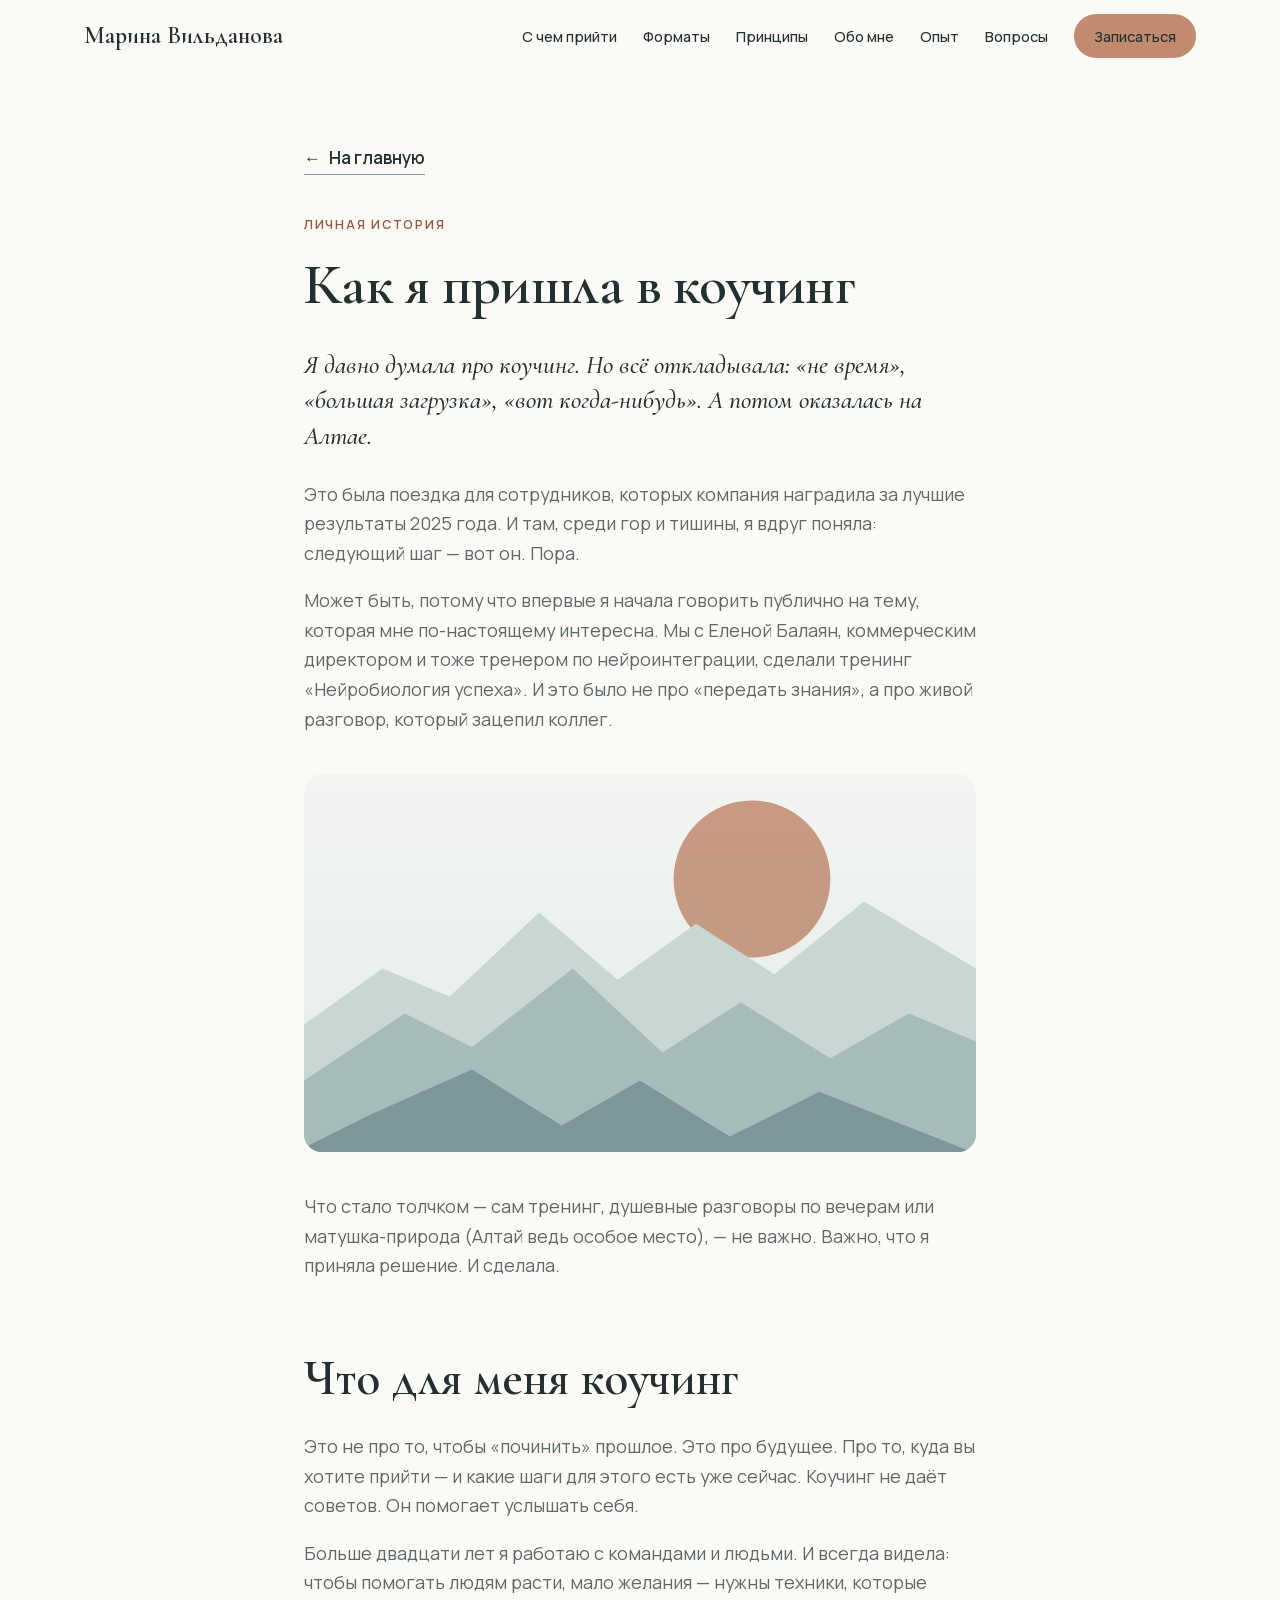
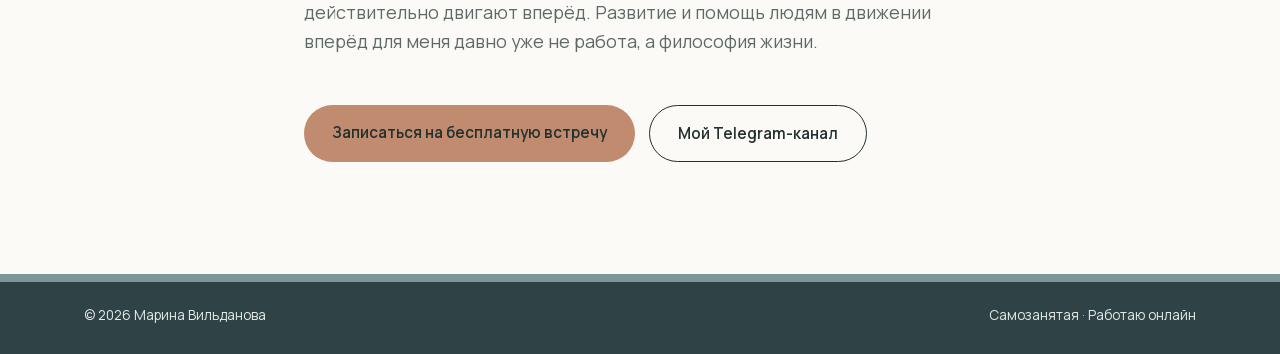
==== commit 7c8f9957: "Правки по комментариям: палитра D, новый порядок блоков, компактный подвал - Палитра «чистый белый и" ====
--- a/about.html
+++ b/about.html
@@ -6,9 +6,9 @@
   <title>Как я пришла в коучинг — Марина Вильданова</title>
   <meta name="description" content="Личная история Марины Вильдановой: как и почему она стала коучем.">
   <link rel="icon" href="images/favicon.svg" type="image/svg+xml">
-  <link rel="preconnect" href="https://fonts.googleapis.com">
-  <link rel="preconnect" href="https://fonts.gstatic.com" crossorigin>
-  <link href="https://fonts.googleapis.com/css2?family=Cormorant+Garamond:ital,wght@0,500;0,600;1,500&family=Manrope:wght@400;500;600&display=swap" rel="stylesheet">
+  <link rel="preload" href="fonts/cormorant-cyrillic.woff2" as="font" type="font/woff2" crossorigin>
+  <link rel="preload" href="fonts/manrope-cyrillic.woff2" as="font" type="font/woff2" crossorigin>
+  <link rel="stylesheet" href="fonts/fonts.css">
   <link rel="stylesheet" href="css/styles.css">
 </head>
 <body>
@@ -24,11 +24,11 @@
       <nav class="nav" id="nav">
         <a href="index.html#requests">С чем прийти</a>
         <a href="index.html#formats">Форматы</a>
-        <a href="index.html#approach">Подход</a>
+        <a href="index.html#approach">Принципы</a>
         <a href="index.html#about">Обо мне</a>
         <a href="index.html#experience">Опыт</a>
         <a href="index.html#faq">Вопросы</a>
-        <a href="index.html#contacts" class="nav__cta">Написать мне</a>
+        <a href="index.html#contacts" class="nav__cta">Записаться</a>
       </nav>
     </div>
   </header>
@@ -79,7 +79,7 @@
       </p>
 
       <div class="story__cta">
-        <a href="index.html#meeting" class="btn btn--primary">Первая встреча — бесплатно</a>
+        <a href="index.html#meeting" class="btn btn--primary">Записаться на бесплатную встречу</a>
         <a href="https://t.me/vildanova_thoughts" class="btn btn--ghost" target="_blank" rel="noopener">Мой Telegram-канал</a>
       </div>
     </div>
@@ -94,6 +94,11 @@
     </div>
   </footer>
 
+  <!-- Плавающая кнопка Telegram (видна только на телефоне) -->
+  <a class="fab" href="https://t.me/Marvil4you" target="_blank" rel="noopener" aria-label="Написать в Telegram">
+    <svg viewBox="0 0 24 24" width="26" height="26" aria-hidden="true"><path fill="currentColor" d="M21.9 4.3 18.7 19.4c-.2 1-.9 1.3-1.7.8l-4.8-3.5-2.3 2.2c-.3.3-.5.5-1 .5l.3-4.9 8.9-8c.4-.3-.1-.5-.6-.2L6.5 13.2l-4.7-1.5c-1-.3-1-1 .2-1.5L20.6 3c.9-.3 1.6.2 1.3 1.3z"/></svg>
+  </a>
+
   <script src="js/main.js"></script>
 </body>
 </html>
--- a/fonts/fonts.css
+++ b/fonts/fonts.css
@@ -0,0 +1,48 @@
+/* Шрифты лежат прямо в папке сайта (не грузятся с Google) — так быстрее из России.
+   Cormorant Garamond — заголовки, Manrope — основной текст. */
+
+/* Cormorant Garamond, обычный (500–600) */
+@font-face {
+  font-family: "Cormorant Garamond"; font-style: normal; font-weight: 500 600; font-display: swap;
+  src: url(cormorant-cyrillic.woff2) format("woff2");
+  unicode-range: U+0301, U+0400-045F, U+0490-0491, U+04B0-04B1, U+2116;
+}
+@font-face {
+  font-family: "Cormorant Garamond"; font-style: normal; font-weight: 500 600; font-display: swap;
+  src: url(cormorant-latin-ext.woff2) format("woff2");
+  unicode-range: U+0100-02BA, U+02BD-02C5, U+02C7-02CC, U+02CE-02D7, U+02DD-02FF, U+1D00-1DBF, U+1E00-1E9F, U+1EF2-1EFF, U+2020, U+20A0-20AB, U+20AD-20C4, U+2113, U+2C60-2C7F, U+A720-A7FF;
+}
+@font-face {
+  font-family: "Cormorant Garamond"; font-style: normal; font-weight: 500 600; font-display: swap;
+  src: url(cormorant-latin.woff2) format("woff2");
+  unicode-range: U+0000-00FF, U+0131, U+0152-0153, U+02BB-02BC, U+02C6, U+02DA, U+02DC, U+0304, U+0308, U+0329, U+2000-206F, U+20AC, U+2122, U+2191, U+2193, U+2212, U+2215, U+FEFF, U+FFFD;
+}
+
+/* Cormorant Garamond, курсив (500) */
+@font-face {
+  font-family: "Cormorant Garamond"; font-style: italic; font-weight: 500; font-display: swap;
+  src: url(cormorant-italic-cyrillic.woff2) format("woff2");
+  unicode-range: U+0301, U+0400-045F, U+0490-0491, U+04B0-04B1, U+2116;
+}
+@font-face {
+  font-family: "Cormorant Garamond"; font-style: italic; font-weight: 500; font-display: swap;
+  src: url(cormorant-italic-latin.woff2) format("woff2");
+  unicode-range: U+0000-00FF, U+0131, U+0152-0153, U+02BB-02BC, U+02C6, U+02DA, U+02DC, U+0304, U+0308, U+0329, U+2000-206F, U+20AC, U+2122, U+2191, U+2193, U+2212, U+2215, U+FEFF, U+FFFD;
+}
+
+/* Manrope (400–600) */
+@font-face {
+  font-family: "Manrope"; font-style: normal; font-weight: 400 600; font-display: swap;
+  src: url(manrope-cyrillic.woff2) format("woff2");
+  unicode-range: U+0301, U+0400-045F, U+0490-0491, U+04B0-04B1, U+2116;
+}
+@font-face {
+  font-family: "Manrope"; font-style: normal; font-weight: 400 600; font-display: swap;
+  src: url(manrope-latin-ext.woff2) format("woff2");
+  unicode-range: U+0100-02BA, U+02BD-02C5, U+02C7-02CC, U+02CE-02D7, U+02DD-02FF, U+1D00-1DBF, U+1E00-1E9F, U+1EF2-1EFF, U+2020, U+20A0-20AB, U+20AD-20C4, U+2113, U+2C60-2C7F, U+A720-A7FF;
+}
+@font-face {
+  font-family: "Manrope"; font-style: normal; font-weight: 400 600; font-display: swap;
+  src: url(manrope-latin.woff2) format("woff2");
+  unicode-range: U+0000-00FF, U+0131, U+0152-0153, U+02BB-02BC, U+02C6, U+02DA, U+02DC, U+0304, U+0308, U+0329, U+2000-206F, U+20AC, U+2122, U+2191, U+2193, U+2212, U+2215, U+FEFF, U+FFFD;
+}
--- a/css/styles.css
+++ b/css/styles.css
@@ -6,23 +6,26 @@
    ========================================================= */
 
 :root {
-  /* Фирменная палитра (из брифа) */
-  --petrol: #263B43;        /* Deep Petrol — основной тёмный */
-  --petrol-soft: #314B54;   /* чуть светлее, для карточек на тёмном */
-  --ivory: #F5F2EC;         /* Ivory — фон */
-  --sage: #7D9699;          /* Sage — цвет Telegram-канала */
-  --mist: #C8D5CF;          /* Mist — мягкий дополнительный */
-  --bronze: #B69A79;        /* Muted Bronze — акценты */
+  /* Палитра D «Чистый белый и глина»:
+     светлый фон, много sage (#7D9699) в акцентах, глина — кнопки и тёплые детали */
+  --ivory: #FBFAF7;         /* основной фон (почти белый) */
+  --sec: #F1ECE5;           /* тёплый светло-серый — фон чередующихся блоков */
+  --sage: #7D9699;          /* Sage — фирменный цвет Telegram-канала */
+  --sage-deep: #56706F;     /* тёмный sage — для заголовков на светлом (читается) */
+  --clay: #C08B6E;          /* Глина — кнопки и тёплые акценты */
+  --clay-hover: #B27A5D;
+  --petrol: #22302F;        /* тёмный текст и заголовки */
+  --dark: #2F4245;          /* тёмные блоки (опыт, контакты) */
+  --dark-soft: #3B5053;     /* карточки на тёмном */
 
   /* Производные оттенки */
-  --sand: #ECE7DE;          /* фон чередующихся секций */
-  --white: #FFFEFA;
-  --bronze-text: #8C6D4B;   /* бронза для мелкого текста на светлом (читаемая) */
-  --bronze-light: #D2B994;  /* бронза для мелкого текста на тёмном */
-  --ink: #263238;
-  --muted: #5F6E72;
-  --on-dark: #DCE4DF;
-  --line: rgba(38, 59, 67, 0.14);
+  --white: #FFFFFF;
+  --clay-text: #94573F;     /* глина для мелкого текста на светлом (читаемая) */
+  --clay-light: #E2B59F;    /* глина для мелкого текста на тёмном */
+  --ink: #22302F;
+  --muted: #5E6866;
+  --on-dark: #E3EAE7;
+  --line: rgba(34, 48, 47, 0.13);
   --line-dark: rgba(220, 228, 223, 0.16);
 
   --font-serif: "Cormorant Garamond", Georgia, "Times New Roman", serif;
@@ -78,7 +81,7 @@
   font-weight: 600;
   letter-spacing: 0.14em;
   text-transform: uppercase;
-  color: var(--bronze-text);
+  color: var(--clay-text);
   margin-bottom: 1rem;
 }
 
@@ -94,8 +97,8 @@
   transition: background 0.25s, color 0.25s, border-color 0.25s, transform 0.25s;
 }
 .btn:hover { transform: translateY(-2px); }
-.btn--primary { background: var(--petrol); color: var(--ivory); }
-.btn--primary:hover { background: var(--petrol-soft); }
+.btn--primary { background: var(--clay); color: var(--petrol); }
+.btn--primary:hover { background: var(--clay-hover); }
 .btn--ghost { border: 1.5px solid var(--petrol); color: var(--petrol); }
 .btn--ghost:hover { background: var(--petrol); color: var(--ivory); }
 .btn--light { background: var(--ivory); color: var(--petrol); }
@@ -108,18 +111,19 @@
   font-weight: 600;
   color: var(--petrol);
   text-decoration: none;
-  border-bottom: 1.5px solid var(--bronze);
+  border-bottom: 1.5px solid var(--sage);
   padding-bottom: 2px;
 }
 .link-arrow::after { content: "→"; transition: transform 0.25s; }
 .link-arrow:hover::after { transform: translateX(4px); }
+.link-arrow--light { color: var(--ivory); }
 
 /* ---------- Шапка ---------- */
 .header {
   position: sticky;
   top: 0;
   z-index: 50;
-  background: rgba(245, 242, 236, 0.92);
+  background: rgba(251, 250, 247, 0.92);
   backdrop-filter: blur(10px);
   -webkit-backdrop-filter: blur(10px);
   transition: box-shadow 0.3s;
@@ -150,8 +154,8 @@
   content: "";
   position: absolute;
   left: 0; right: 0; bottom: -4px;
-  height: 1.5px;
-  background: var(--bronze);
+  height: 2px;
+  background: var(--sage);
   transform: scaleX(0);
   transition: transform 0.25s;
 }
@@ -160,10 +164,10 @@
 .nav__cta {
   padding: 10px 20px;
   border-radius: 999px;
-  background: var(--petrol);
-  color: var(--ivory) !important;
-}
-.nav__cta:hover { background: var(--petrol-soft); }
+  background: var(--clay);
+  color: var(--petrol) !important;
+}
+.nav__cta:hover { background: var(--clay-hover); }
 
 .burger {
   display: none;
@@ -184,12 +188,43 @@
 
 /* ---------- Общие секции ---------- */
 .section { padding: 112px 0; }
-.section--tinted { background: var(--sand); }
-.section--dark { background: var(--petrol); color: var(--on-dark); }
+.section--tinted { background: var(--sec); }
+.section--dark { background: var(--dark); color: var(--on-dark); }
 .section--dark h2,
 .section--dark h3 { color: var(--ivory); }
-.section--dark .eyebrow { color: var(--bronze-light); }
+.section--dark .eyebrow { color: var(--clay-light); }
+.section--dark .section__sub { color: var(--on-dark); }
 .section__head { max-width: 760px; margin-bottom: 56px; }
+
+/* Шалфейная полоса-заголовок: только крупный белый текст (мелкий на sage плохо читается) */
+.section.section--banded { padding-top: 0; }
+.band { background: var(--sage); padding: 22px 0; margin-bottom: 48px; }
+.band h2 { color: var(--white); margin: 0; font-size: clamp(1.8rem, 3.4vw, 2.4rem); }
+
+/* Заголовок блока без заливки: тёмный шалфей + короткая шалфейная линия */
+.section-title {
+  font-size: clamp(1.8rem, 3.4vw, 2.4rem);
+  color: var(--sage-deep);
+  margin: 0 0 48px;
+}
+.section-title::after {
+  content: "";
+  display: block;
+  width: 56px;
+  height: 3px;
+  margin-top: 14px;
+  background: var(--sage);
+}
+.section--dark .section-title { color: var(--white); }
+.section__sub a { color: var(--petrol); text-decoration-color: var(--sage); text-underline-offset: 3px; }
+.section__lead {
+  font-family: var(--font-serif);
+  font-size: clamp(1.6rem, 3vw, 2.1rem);
+  font-weight: 600;
+  line-height: 1.2;
+  color: var(--petrol);
+  margin-bottom: 0.6em;
+}
 .section__sub { font-size: 1.1rem; color: var(--muted); }
 
 /* ---------- 1. Первый экран ---------- */
@@ -200,11 +235,22 @@
   gap: 64px;
   align-items: center;
 }
+.hero h1 { margin-bottom: 0.35em; }
 .hero__lead {
-  font-size: 1.22rem;
+  font-size: 1.2rem;
   color: var(--muted);
   max-width: 32em;
-  margin-bottom: 2rem;
+  margin-bottom: 1.2rem;
+}
+.hero__tagline {
+  font-family: var(--font-serif);
+  font-style: italic;
+  font-weight: 500;
+  font-size: clamp(1.45rem, 2.4vw, 1.8rem);
+  line-height: 1.35;
+  color: var(--clay-text);
+  max-width: 24em;
+  margin-bottom: 2.2rem;
 }
 .hero__buttons { display: flex; flex-wrap: wrap; gap: 14px; margin-bottom: 2.5rem; }
 .hero__facts {
@@ -218,7 +264,8 @@
 }
 .hero__facts strong { color: var(--petrol); font-weight: 600; }
 .hero__visual { position: relative; }
-.hero__visual img {
+.hero__visual img,
+.about__photo img {
   width: 100%;
   aspect-ratio: 4 / 5;
   object-fit: cover;
@@ -228,75 +275,18 @@
   content: "";
   position: absolute;
   inset: 24px -24px -24px 24px;
-  border: 1.5px solid var(--bronze);
+  border: 1.5px solid var(--sage);
   border-radius: 280px 280px var(--radius) var(--radius);
   z-index: -1;
 }
 
-/* ---------- 2. Хук ---------- */
-.hook {
-  background: var(--petrol);
-  color: var(--on-dark);
-  padding: 112px 0;
-}
-.hook h2 { color: var(--ivory); }
-.hook .eyebrow { color: var(--bronze-light); }
-.situations {
-  list-style: none;
-  padding: 0;
-  margin: 0 0 88px;
-  display: grid;
-  grid-template-columns: repeat(3, 1fr);
-  gap: 16px;
-}
-.situations li {
-  font-family: var(--font-serif);
-  font-size: 1.4rem;
-  line-height: 1.35;
-  color: var(--ivory);
-  padding: 28px 28px 30px;
-  border: 1px solid var(--line-dark);
-  border-radius: var(--radius);
-  transition: border-color 0.3s, background 0.3s;
-}
-.situations li:hover { border-color: var(--bronze); background: rgba(255, 255, 255, 0.03); }
-.hook__quote {
-  margin: 0 auto;
-  max-width: 860px;
-  text-align: center;
-}
-.hook__quote blockquote {
-  margin: 0 0 20px;
-  font-family: var(--font-serif);
-  font-style: italic;
-  font-weight: 500;
-  font-size: clamp(1.5rem, 2.8vw, 2.1rem);
-  line-height: 1.4;
-  color: var(--ivory);
-}
-.hook__quote blockquote::before {
-  content: "“";
-  display: block;
-  font-size: 4rem;
-  line-height: 0.6;
-  color: var(--bronze);
-  margin-bottom: 1rem;
-  font-style: normal;
-}
-.hook__quote figcaption {
-  font-size: 0.82rem;
-  letter-spacing: 0.14em;
-  text-transform: uppercase;
-  color: var(--bronze-light);
-}
-
-/* ---------- 3. Запросы ---------- */
-.requests { display: grid; grid-template-columns: repeat(3, 1fr); gap: 24px; }
+/* ---------- 2. С чем можно прийти ---------- */
+.requests { display: grid; grid-template-columns: repeat(3, 1fr); gap: 20px; margin-bottom: 20px; }
 .request-card {
   background: var(--white);
-  border: 1px solid var(--line);
-  border-radius: var(--radius);
-  padding: 36px;
+  border-top: 5px solid var(--sage);
+  border-radius: 6px 6px var(--radius) var(--radius);
+  padding: 34px;
 }
 .request-card ul { list-style: none; padding: 0; margin: 0; }
 .request-card li {
@@ -313,28 +303,20 @@
   background: var(--sage);
 }
 
-.audience { margin-top: 56px; }
-.audience__title {
-  font-family: var(--font-serif);
-  font-size: 1.6rem;
-  font-weight: 600;
-  color: var(--petrol);
-  margin-bottom: 16px;
-}
-.chips { list-style: none; padding: 0; margin: 0 0 20px; display: flex; flex-wrap: wrap; gap: 10px; }
-.chips li {
-  padding: 9px 18px;
-  border-radius: 999px;
-  background: var(--mist);
-  color: var(--petrol);
-  font-size: 0.95rem;
-  font-weight: 500;
-}
-.audience__note { max-width: 44em; color: var(--muted); margin: 0; }
-
-/* ---------- 4. Форматы ---------- */
+.outcome {
+  padding: 32px 40px;
+  background: var(--white);
+  border-radius: var(--radius);
+}
+.outcome h3 { font-size: 1.4rem; margin-bottom: 14px; }
+.outcome__list { list-style: none; padding: 0; margin: 0; display: flex; flex-wrap: wrap; gap: 10px 28px; }
+.outcome__list li { position: relative; padding-left: 18px; }
+.outcome__list li::before { content: ""; position: absolute; left: 0; top: 0.6em; width: 8px; height: 8px; border-radius: 50%; background: var(--sage); }
+
+/* ---------- 3. Форматы ---------- */
+
 .formats__group {
-  font-size: 1.15rem;
+  font-size: 1.05rem;
   font-family: var(--font-sans);
   font-weight: 600;
   letter-spacing: 0.08em;
@@ -342,7 +324,7 @@
   color: var(--muted);
   margin: 0 0 20px;
 }
-.formats__group:not(:first-of-type) { margin-top: 48px; }
+.products + .formats__group { margin-top: 56px; }
 .products { display: grid; grid-template-columns: repeat(2, 1fr); gap: 24px; }
 .product {
   display: flex;
@@ -353,7 +335,7 @@
   padding: 34px;
   transition: transform 0.3s, box-shadow 0.3s;
 }
-.product:hover { transform: translateY(-4px); box-shadow: 0 16px 40px rgba(38, 59, 67, 0.08); }
+.product:hover { transform: translateY(-4px); box-shadow: 0 16px 40px rgba(34, 48, 47, 0.08); }
 .product h3 { font-size: 1.55rem; }
 .product p { color: var(--muted); font-size: 0.98rem; }
 .product > p:last-of-type { flex-grow: 1; }
@@ -362,167 +344,115 @@
   font-weight: 600;
   letter-spacing: 0.06em;
   text-transform: uppercase;
-  color: var(--bronze-text) !important;
+  color: var(--clay-text) !important;
   margin-bottom: 10px;
   flex-grow: 0 !important;
 }
-.price {
-  font-family: var(--font-serif);
-  font-size: 1.9rem;
+.product--accent { border: 2px solid var(--sage); }
+
+.price-list { list-style: none; padding: 0; margin: 8px 0 0; }
+.price-list li {
+  display: flex;
+  justify-content: space-between;
+  align-items: baseline;
+  gap: 16px;
+  padding: 10px 0;
+  border-top: 1px solid var(--line);
+}
+.price-list span { color: var(--muted); font-size: 0.95rem; }
+.price-list b {
+  font-family: var(--font-serif);
+  font-size: 1.55rem;
   font-weight: 600;
   color: var(--petrol);
-  padding-top: 16px;
-  border-top: 1px solid var(--line);
   font-variant-numeric: lining-nums;
-}
-.price small { font-family: var(--font-sans); font-size: 0.85rem; font-weight: 400; color: var(--muted); }
-.price--soft { font-size: 1.4rem; }
-.formats__note { margin: 40px 0 0; max-width: 52em; color: var(--muted); font-size: 0.95rem; }
-
-/* ---------- 5. Подход ---------- */
+  white-space: nowrap;
+}
+
+/* ---------- 4. Принципы ---------- */
+.approach__quote {
+  margin: 72px auto 0;
+  max-width: 640px;
+  text-align: center;
+}
+.approach__quote::before {
+  content: "“";
+  display: block;
+  font-family: var(--font-serif);
+  font-size: 3.5rem;
+  line-height: 0.6;
+  color: var(--clay);
+  margin-bottom: 0.4rem;
+}
+.approach__quote blockquote {
+  margin: 0;
+  font-family: var(--font-serif);
+  font-style: italic;
+  font-weight: 500;
+  font-size: clamp(1.25rem, 2vw, 1.5rem);
+  line-height: 1.5;
+  color: var(--petrol);
+}
 .principles {
   display: grid;
-  grid-template-columns: repeat(4, 1fr);
-  gap: 24px;
-  margin-bottom: 72px;
-}
-.principle { border-top: 1.5px solid var(--petrol); padding-top: 20px; }
+  grid-template-columns: repeat(3, 1fr);
+  gap: 48px 32px;
+}
+.principle { border-top: 2px solid var(--sage); padding-top: 20px; }
 .principle__num {
   display: block;
   font-family: var(--font-serif);
   font-size: 1.1rem;
-  color: var(--bronze-text);
+  color: var(--clay-text);
   margin-bottom: 8px;
 }
-.principle p { color: var(--muted); font-size: 0.97rem; }
-
-.roles {
-  background: var(--mist);
-  border-radius: var(--radius);
-  padding: 48px;
-  margin-bottom: 24px;
-}
-.roles__grid { display: grid; grid-template-columns: repeat(3, 1fr); gap: 32px; margin-top: 24px; }
-.role h4 { margin-bottom: 2px; }
-.role__who { font-size: 0.85rem; font-weight: 600; color: var(--bronze-text); margin-bottom: 8px; }
-.role p:last-child { margin: 0; font-size: 0.97rem; }
-
-.honest { display: grid; grid-template-columns: 1fr 1fr; gap: 24px; }
-.honest__col {
-  background: var(--white);
-  border: 1px solid var(--line);
-  border-radius: var(--radius);
-  padding: 40px 44px;
-}
-.honest__col ul { padding-left: 1.1em; margin: 0; }
-.honest__col li { margin-bottom: 8px; }
-.honest__col--muted { background: transparent; }
-.honest__col--muted p { color: var(--muted); }
-.honest__tools { margin: 0; padding-top: 16px; border-top: 1px solid var(--line); font-size: 0.95rem; }
-
-/* ---------- 6. Обо мне ---------- */
+.principle p { color: var(--muted); font-size: 0.97rem; margin: 0; }
+
+/* ---------- 5. Обо мне ---------- */
 .about__inner {
   display: grid;
-  grid-template-columns: 1.3fr 0.7fr;
+  grid-template-columns: 0.75fr 1.25fr;
   gap: 72px;
   align-items: center;
 }
 .about__text p { color: var(--muted); }
-.about__text .link-arrow { margin-top: 8px; }
-
-.channel {
-  display: flex;
-  flex-direction: column;
-  gap: 12px;
-  padding: 40px;
-  border-radius: var(--radius);
-  background: var(--sage);
-  color: var(--white);
-  text-decoration: none;
-  transition: transform 0.3s, box-shadow 0.3s;
-}
-.channel:hover { transform: translateY(-4px); box-shadow: 0 18px 40px rgba(38, 59, 67, 0.18); }
-.channel__label { font-size: 0.78rem; font-weight: 600; letter-spacing: 0.14em; text-transform: uppercase; opacity: 0.85; }
-.channel__title { font-family: var(--font-serif); font-size: 1.9rem; font-weight: 600; line-height: 1.15; }
-.channel__text { font-size: 0.97rem; line-height: 1.6; }
-.channel__go { font-weight: 600; margin-top: 8px; }
-.channel__go::after { content: " →"; }
-
-/* ---------- 7. Опыт ---------- */
-.stats {
-  display: grid;
-  grid-template-columns: repeat(4, 1fr);
-  gap: 24px;
-  margin-bottom: 72px;
-}
-.stat { border-left: 1.5px solid var(--bronze); padding-left: 20px; }
-.stat__num {
-  display: block;
-  font-family: var(--font-serif);
-  font-size: clamp(1.9rem, 3.2vw, 2.6rem);
-  font-weight: 600;
-  color: var(--ivory);
-  line-height: 1.1;
-  margin-bottom: 6px;
-  font-variant-numeric: lining-nums;
-}
-.stat__label { font-size: 0.92rem; }
+.about__text p:last-child { margin-bottom: 0; }
+
+/* ---------- 6. Опыт ---------- */
 
 .experience { display: grid; grid-template-columns: 1fr 1fr; gap: 64px; }
-.edu-list, .timeline { list-style: none; padding: 0; margin: 0 0 28px; }
-.edu-list li, .timeline li {
+.edu-list { list-style: none; padding: 0; margin: 0 0 28px; }
+.edu-list li {
   padding: 16px 0;
   border-top: 1px solid var(--line-dark);
 }
-.edu-list strong, .timeline strong {
+.edu-list strong {
   display: block;
   color: var(--ivory);
   font-weight: 600;
 }
-.edu-list span, .timeline li > span:last-child { font-size: 0.95rem; }
-.timeline__year {
-  display: block;
-  font-size: 0.8rem;
-  letter-spacing: 0.08em;
-  text-transform: uppercase;
-  color: var(--bronze-light);
-  margin-bottom: 2px;
-}
-
-.more summary {
-  cursor: pointer;
-  font-weight: 600;
-  color: var(--ivory);
-  list-style: none;
-}
-.more summary::-webkit-details-marker { display: none; }
-.more summary::after { content: " +"; color: var(--bronze-light); }
-.more[open] summary::after { content: " −"; }
-.more ul { padding-left: 1.2em; margin: 12px 0 0; font-size: 0.95rem; }
-.more li { margin-bottom: 6px; }
-
-/* ---------- 8. Установочная встреча ---------- */
+.edu-list span { font-size: 0.95rem; }
+
+/* ---------- 7. Установочная встреча ---------- */
 .meeting {
   display: grid;
   grid-template-columns: 1.1fr 0.9fr;
   gap: 56px;
-  background: var(--petrol);
-  color: var(--on-dark);
+  background: var(--sec);
+  color: var(--ink);
   border-radius: var(--radius);
   padding: 64px;
-  margin-bottom: 24px;
-}
-.meeting h2 { color: var(--ivory); }
-.meeting .eyebrow { color: var(--bronze-light); }
-.meeting__lead { font-size: 1.15rem; color: var(--ivory); }
+}
+.meeting__title { font-size: clamp(2rem, 3.6vw, 2.8rem); }
+.meeting__lead { font-size: 1.15rem; color: var(--petrol); }
 .meeting__list { padding-left: 1.1em; margin: 0 0 20px; }
 .meeting__list li { margin-bottom: 8px; }
 .meeting__after { font-style: italic; margin-bottom: 28px; }
 
 .steps { list-style: none; padding: 0; margin: 0; display: flex; flex-direction: column; justify-content: center; gap: 28px; }
 .step { display: flex; gap: 20px; align-items: flex-start; }
-.step h3 { font-size: 1.4rem; color: var(--ivory); margin-bottom: 4px; }
-.step p { margin: 0; font-size: 0.97rem; }
+.step h3 { font-size: 1.4rem; margin-bottom: 4px; }
+.step p { margin: 0; font-size: 0.97rem; color: var(--muted); }
 .step__num {
   flex-shrink: 0;
   display: inline-flex;
@@ -530,23 +460,15 @@
   justify-content: center;
   width: 48px; height: 48px;
   border-radius: 50%;
-  border: 1.5px solid var(--bronze);
-  font-family: var(--font-serif);
-  font-size: 1.4rem;
-  color: var(--bronze-light);
-}
-
-.rules {
-  border: 1px solid var(--line);
-  border-radius: var(--radius);
-  padding: 40px 44px;
-}
-.rules__grid { display: grid; grid-template-columns: 1fr 1fr; gap: 8px 40px; }
-.rules p { margin: 0 0 8px; color: var(--muted); }
-.rules strong { color: var(--petrol); }
-
-/* ---------- 9. FAQ ---------- */
-.faq__inner { max-width: 880px; }
+  background: var(--sage);
+  font-family: var(--font-serif);
+  font-size: 1.5rem;
+  font-weight: 600;
+  color: var(--white);
+  font-variant-numeric: lining-nums;
+}
+
+/* ---------- 8. FAQ ---------- */
 .faq details {
   border-top: 1px solid var(--line);
   padding: 4px 0;
@@ -573,61 +495,62 @@
   font-family: var(--font-sans);
   font-weight: 400;
   font-size: 1.6rem;
-  color: var(--bronze-text);
+  color: var(--clay-text);
   transition: transform 0.25s;
 }
 .faq details[open] summary::after { transform: rotate(45deg); }
 .faq details p { color: var(--muted); max-width: 44em; margin: 0 0 22px; }
 
-/* ---------- 10. Контакты / подвал ---------- */
+/* ---------- 9. Контакты / компактный подвал ---------- */
 .footer {
-  background: var(--petrol);
+  background: var(--dark);
   color: var(--on-dark);
-  padding: 112px 0 40px;
-}
-.footer h2 { color: var(--ivory); }
-.footer__head { max-width: 640px; margin-bottom: 48px; }
-.footer__head p { font-size: 1.1rem; }
-
-.contacts { display: grid; grid-template-columns: repeat(3, 1fr); gap: 16px; margin-bottom: 16px; }
-.contact {
+  padding: 56px 0 28px;
+  border-top: 8px solid var(--sage);
+  font-size: 0.95rem;
+}
+.footer a { color: var(--ivory); }
+.footer__main {
   display: flex;
-  flex-direction: column;
-  gap: 4px;
-  padding: 28px 32px;
-  border-radius: var(--radius);
-  background: var(--petrol-soft);
+  justify-content: space-between;
+  align-items: flex-start;
+  gap: 32px 48px;
+  flex-wrap: wrap;
+  margin-bottom: 40px;
+}
+.footer__brand { display: flex; flex-direction: column; gap: 4px; }
+.footer__name { font-family: var(--font-serif); font-size: 1.9rem; font-weight: 600; color: var(--white); line-height: 1.1; }
+.footer__tag { color: var(--on-dark); }
+.footer__contacts { display: flex; flex-direction: column; gap: 10px; }
+.footer__label { font-size: 0.78rem; font-weight: 600; letter-spacing: 0.14em; text-transform: uppercase; color: var(--clay-light); }
+.contacts { display: flex; flex-wrap: wrap; gap: 10px; }
+.contact-pill {
+  display: inline-block;
+  padding: 10px 22px;
+  border-radius: 999px;
+  background: var(--clay);
+  color: var(--petrol) !important;
+  font-weight: 600;
+  font-size: 0.92rem;
   text-decoration: none;
   transition: background 0.25s, transform 0.25s;
 }
-a.contact:hover { background: var(--bronze); transform: translateY(-3px); }
-.contact__label { font-size: 0.8rem; letter-spacing: 0.12em; text-transform: uppercase; color: var(--bronze-light); }
-a.contact:hover .contact__label { color: var(--petrol); }
-.contact__value { font-family: var(--font-serif); font-size: 1.6rem; color: var(--ivory); font-variant-numeric: lining-nums; }
-.contact--soon { opacity: 0.55; }
-
-.socials { display: grid; grid-template-columns: 1fr 1fr; gap: 16px; margin-bottom: 72px; }
-.socials a {
-  display: block;
-  padding: 24px 32px;
-  border: 1px solid var(--line-dark);
-  border-radius: var(--radius);
-  text-decoration: none;
-  transition: border-color 0.25s;
-}
-.socials a:hover { border-color: var(--bronze); }
-.socials strong { display: block; color: var(--ivory); font-weight: 600; margin-bottom: 4px; }
-.socials span { font-size: 0.92rem; }
+a.contact-pill:hover { background: var(--clay-hover); transform: translateY(-2px); }
+.contact-pill--soon { opacity: 0.5; cursor: default; }
+.footer__phone { font-size: 0.92rem; text-decoration-color: var(--sage); text-underline-offset: 3px; align-self: flex-start; }
 
 .footer__bottom {
   display: flex;
   justify-content: space-between;
   flex-wrap: wrap;
-  gap: 12px;
-  padding-top: 28px;
+  gap: 12px 24px;
+  padding-top: 22px;
   border-top: 1px solid var(--line-dark);
-  font-size: 0.88rem;
-}
+  font-size: 0.85rem;
+}
+.footer__links { display: flex; gap: 20px; }
+.footer__links a { text-decoration: none; border-bottom: 1px solid var(--sage); }
+.footer__links a:hover { color: var(--white); }
 .footer--short { padding-top: 0; }
 .footer--short .footer__bottom { border-top: 0; }
 
@@ -635,7 +558,7 @@
 .story { padding: 72px 0 112px; }
 .story__inner { max-width: 720px; }
 .story p { font-size: 1.12rem; color: var(--muted); }
-.story p.eyebrow { font-size: 0.78rem; color: var(--bronze-text); }
+.story p.eyebrow { font-size: 0.78rem; color: var(--clay-text); }
 .story h1 { font-size: clamp(2.4rem, 5vw, 3.6rem); }
 .story h2 { margin-top: 1.4em; }
 .story__lead {
@@ -668,9 +591,7 @@
    ========================================================= */
 @media (max-width: 1080px) {
   .nav { gap: 20px; }
-  .principles { grid-template-columns: repeat(2, 1fr); row-gap: 40px; }
-  .stats { grid-template-columns: repeat(2, 1fr); row-gap: 40px; }
-  .situations { grid-template-columns: repeat(2, 1fr); }
+  .principles { grid-template-columns: repeat(2, 1fr); }
   .requests { grid-template-columns: 1fr 1fr; }
 }
 
@@ -685,7 +606,7 @@
     gap: 0;
     padding: 8px 24px 28px;
     background: var(--ivory);
-    box-shadow: 0 12px 24px rgba(38, 59, 67, 0.08);
+    box-shadow: 0 12px 24px rgba(34, 48, 47, 0.08);
     transform: translateY(-12px);
     opacity: 0;
     visibility: hidden;
@@ -701,17 +622,12 @@
   .about__inner,
   .experience,
   .meeting,
-  .honest { grid-template-columns: 1fr; gap: 48px; }
-  .honest { gap: 24px; }
+  .outcome { grid-template-columns: 1fr; gap: 48px; }
+  .outcome { gap: 36px; }
   .hero__visual { max-width: 420px; margin: 0 auto; width: 100%; }
   .hero__visual::before { inset: 16px -12px -16px 12px; }
-  .roles__grid,
-  .contacts,
-  .socials,
-  .rules__grid { grid-template-columns: 1fr; }
-  .section, .footer, .hook { padding-top: 80px; padding-bottom: 80px; }
-  .footer { padding-bottom: 32px; }
-  .situations { margin-bottom: 64px; }
+  .about__photo { max-width: 380px; }
+  .section { padding-top: 80px; padding-bottom: 80px; }
   .meeting { padding: 44px 32px; }
 }
 
@@ -720,14 +636,39 @@
   .container { padding: 0 16px; }
   .products,
   .principles,
-  .stats,
-  .situations,
   .requests { grid-template-columns: 1fr; }
-  .situations li { font-size: 1.25rem; padding: 22px; }
-  .request-card, .roles, .rules, .honest__col, .channel { padding: 28px 22px; }
+  .principles { gap: 36px; }
+  .request-card, .outcome { padding: 28px 22px; }
   .product { padding: 26px 22px; }
   .meeting { padding: 36px 22px; }
   .hero__buttons .btn { width: 100%; }
-  .contact { padding: 22px 24px; }
   .faq summary { font-size: 1.25rem; }
 }
+
+/* ---------- Кнопки мессенджеров в блоке «Записаться» ---------- */
+.meeting__cta-label { font-weight: 600; color: var(--petrol); margin-bottom: 12px; }
+.meeting__buttons { display: flex; flex-wrap: wrap; gap: 12px; }
+
+/* ---------- Плавающая кнопка Telegram (только на телефоне) ---------- */
+.fab {
+  display: none;
+  position: fixed;
+  right: 16px;
+  bottom: 16px;
+  z-index: 60;
+  width: 56px;
+  height: 56px;
+  border-radius: 50%;
+  background: var(--sage);
+  color: var(--white);
+  align-items: center;
+  justify-content: center;
+  box-shadow: 0 8px 24px rgba(34, 48, 47, 0.25);
+  transition: transform 0.25s;
+}
+.fab:hover { transform: scale(1.06); }
+.fab svg { margin-left: -2px; }
+@media (max-width: 640px) {
+  .fab { display: inline-flex; }
+  .meeting__buttons .btn { width: 100%; }
+}
